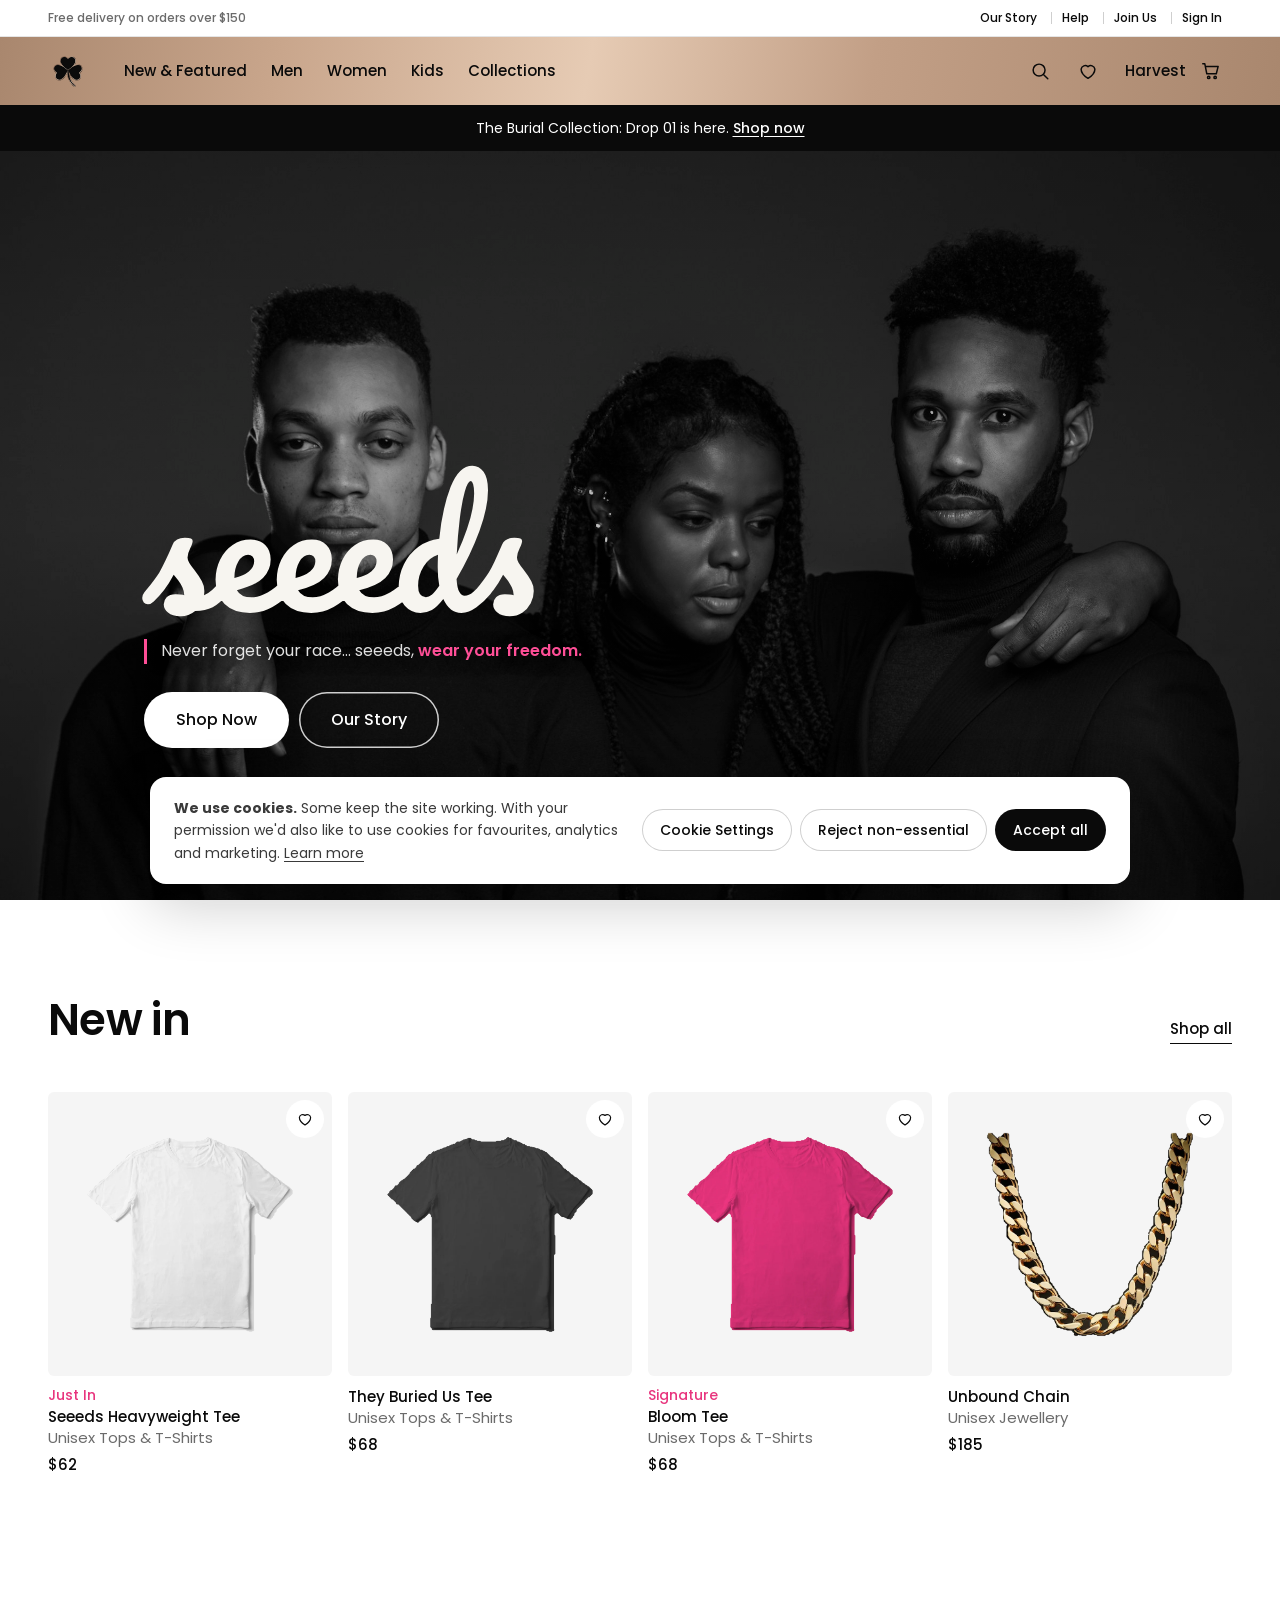
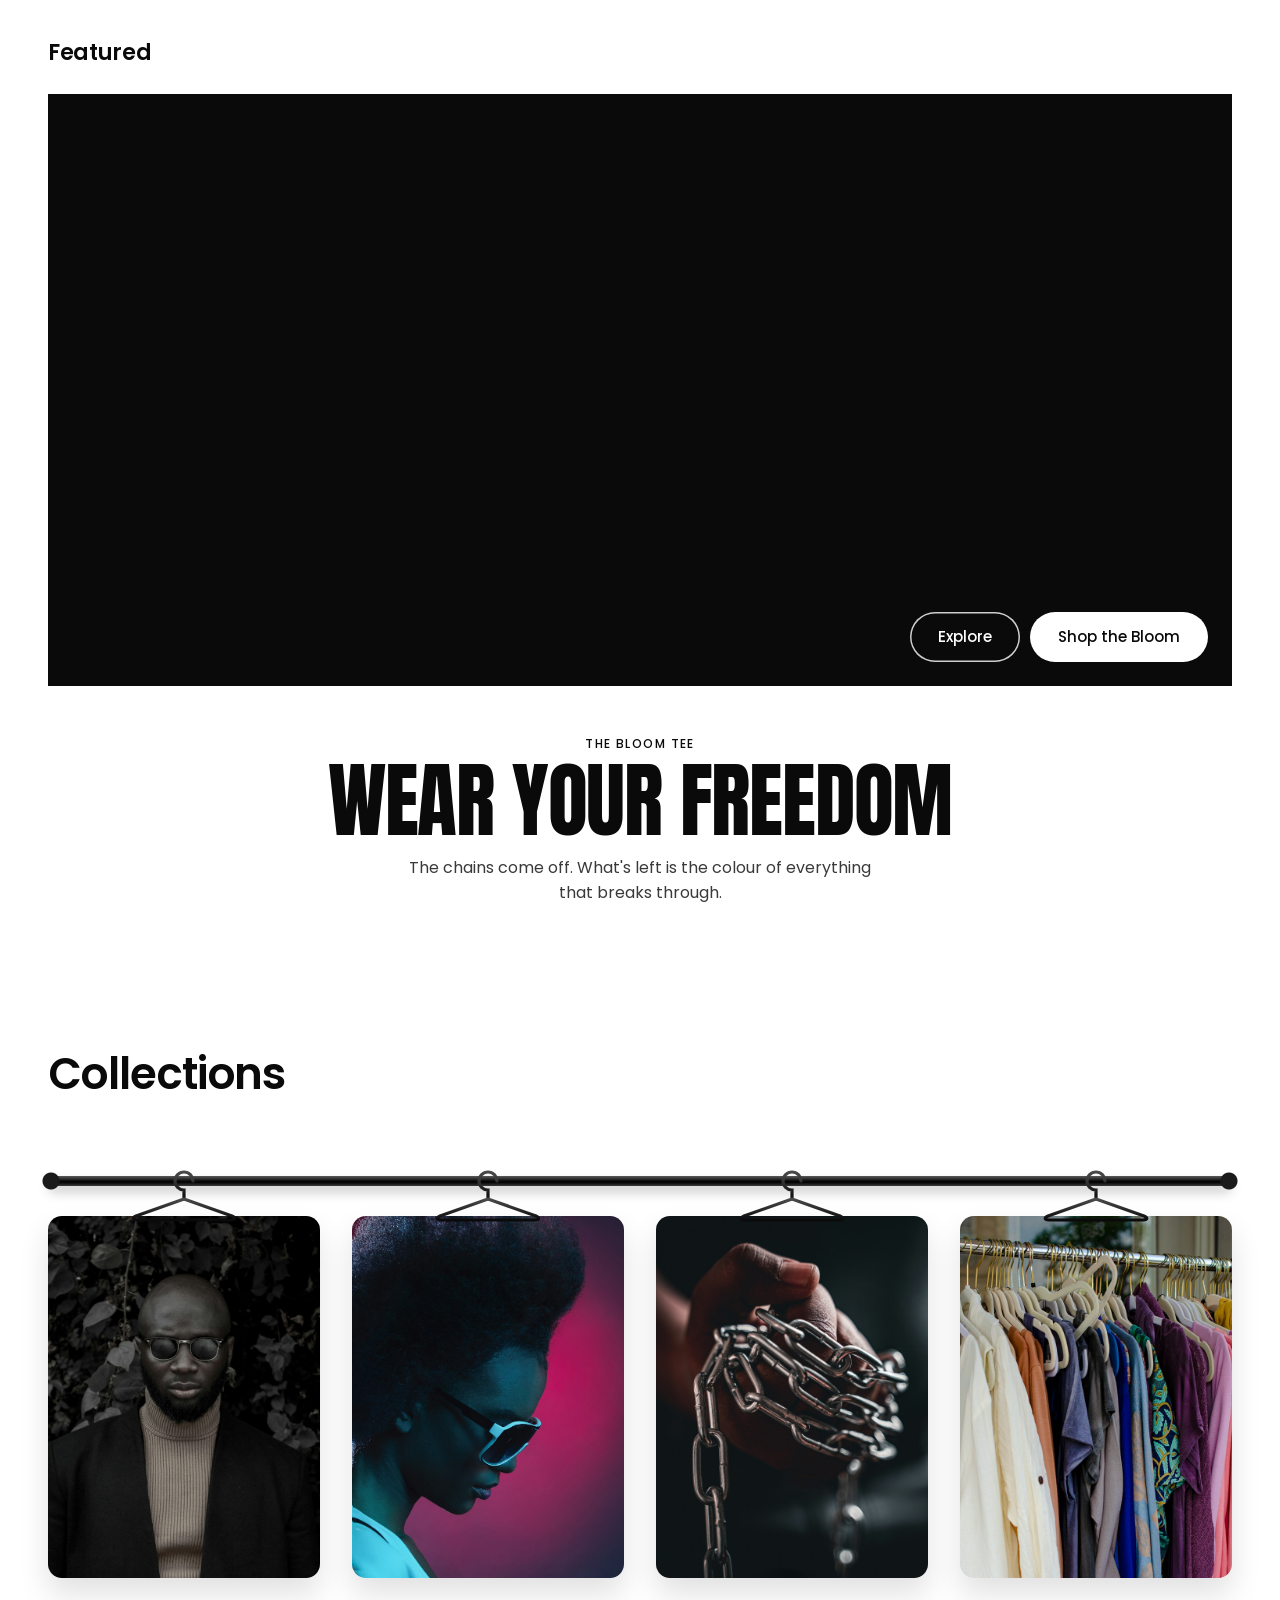
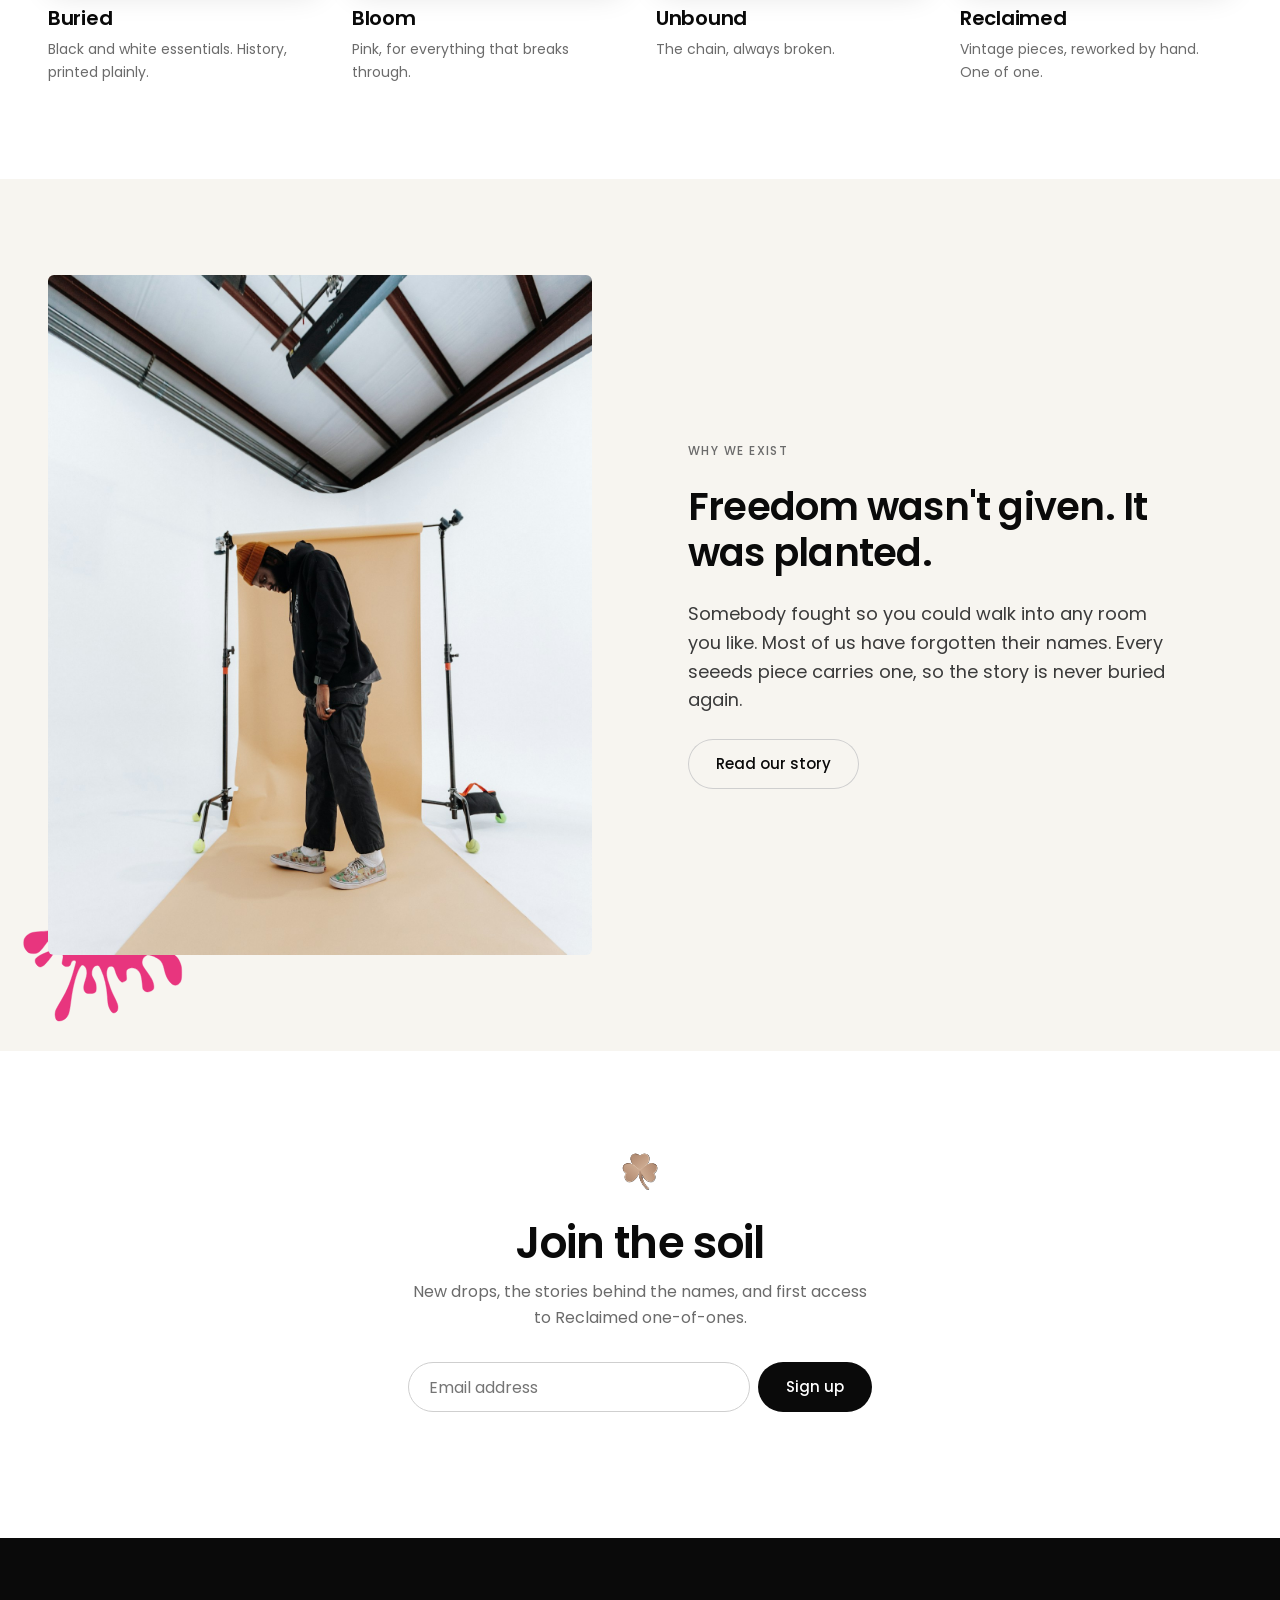
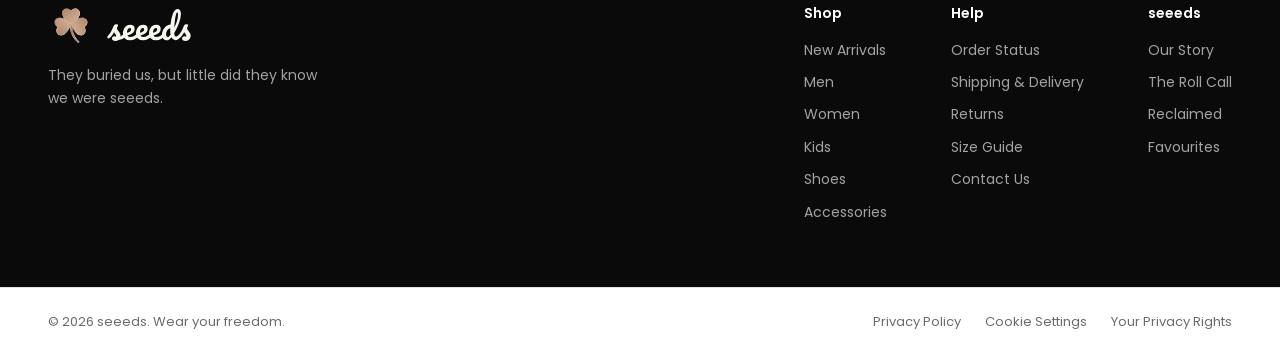
==== index.html @ d2667126 "Initial commit: seeeds storefront prototype Static site: home with Nike-style hero and campaign vide" ====
<!DOCTYPE html>
<html lang="en">
<head>
<meta charset="utf-8">
<meta name="viewport" content="width=device-width, initial-scale=1, viewport-fit=cover">
<title>seeeds — wear your freedom</title>
<meta name="description" content="seeeds is a clothing brand built to remember the freedom fighters. They buried us, but little did they know we were seeeds.">
<meta name="theme-color" content="#C9A68C">
<link rel="icon" href="assets/mark-gold.svg" type="image/svg+xml">
<link rel="preconnect" href="https://fonts.googleapis.com"><link rel="preconnect" href="https://fonts.gstatic.com" crossorigin>
<link href="https://fonts.googleapis.com/css2?family=Poppins:wght@400;500;600&family=Anton&family=Pacifico&display=swap" rel="stylesheet">
<link rel="stylesheet" href="css/seeeds.css">
</head>
<body data-page="home">
<div id="site-header"></div>
<main>

  <section class="hero">
    <img class="hero-img" src="assets/photos/hero-trio.jpg" alt="Three people dressed in black, standing close together">
    <div class="wrap">
      <h1 class="sr">They buried us, but little did they know we were seeeds</h1>
      <div class="hero-shift">
      <img class="hero-word" src="assets/wordmark-ivory.svg" alt="seeeds">
      <p class="hero-text">Never forget your race&hellip; seeeds, <span class="pink">wear your freedom.</span></p>
      <div class="actions"><a class="btn white" href="shop.html?new=1">Shop Now</a><a class="btn outline-w" href="story.html">Our Story</a></div>
      </div>
    </div>
  </section>

  <section class="section">
    <div class="wrap">
      <div class="head-row"><h2 class="h2">New in</h2><a class="link" href="shop.html?new=1">Shop all</a></div>
      <div class="grid" id="featured"></div>
    </div>
  </section>

  <section class="ad">
    <div class="wrap">
      <h2 class="eyebrow-h">Featured</h2>
    </div>
    <div class="ad-media">
      <video id="ad-video" src="assets/video/hero-video.mp4" autoplay muted loop playsinline preload="metadata" aria-label="seeeds campaign film: a pink tee breaks free of its chains"></video>
      <div class="ad-cta"><a class="btn outline-w" href="shop.html?c=bloom">Explore</a><a class="btn white" href="product.html?id=bloom-tee">Shop the Bloom</a></div>
    </div>
    <div class="wrap ad-copy">
      <div class="label">The Bloom Tee</div>
      <h2 class="ad-title">Wear your freedom</h2>
      <p>The chains come off. What's left is the colour of everything that breaks through.</p>
    </div>
  </section>

  <section class="section rail-section">
    <div class="wrap">
      <div class="head-row"><h2 class="h2">Collections</h2></div>
      <div class="rail"><div class="collections" id="collections"></div></div>
    </div>
  </section>

  <section class="section tint">
    <div class="wrap split">
      <div class="media">
        <div class="splash"><img src="assets/splash/splash-02.svg" alt=""></div>
        <img class="photo" src="assets/photos/look-studio.jpg" alt="Man in black standing in a photo studio" loading="lazy">
      </div>
      <div class="copy">
        <div class="label">Why we exist</div>
        <blockquote class="motto">Freedom wasn't given. It was planted.</blockquote>
        <p class="lead">Somebody fought so you could walk into any room you like. Most of us have forgotten their names. Every seeeds piece carries one, so the story is never buried again.</p>
        <a class="btn light" href="story.html">Read our story</a>
      </div>
    </div>
  </section>

  <section class="section">
    <div class="wrap signup">
      <img class="mark" src="assets/mark-gold.svg" alt="">
      <h2 class="h2">Join the soil</h2>
      <p>New drops, the stories behind the names, and first access to Reclaimed one-of-ones.</p>
      <form id="signup" novalidate>
        <label class="sr" for="email">Email address</label>
        <input id="email" name="email" type="email" placeholder="Email address" autocomplete="email">
        <button class="btn" type="submit">Sign up</button>
      </form>
      <div class="note" id="signup-note" aria-live="polite"></div>
    </div>
  </section>
</main>
<div id="site-footer"></div>
<script src="js/data.js"></script>
<script src="js/app.js"></script>
</body>
</html>
---- css/seeeds.css ----
/* seeeds — site design system (v11)
   Light, simple, photographic. Gold navbar, black chain, pink splash. No green, ever. */

:root {
  --ink: #0A0A0A;
  --paper: #FFFFFF;
  --bone: #F7F5F0;
  --panel: #F5F5F5;     /* very light grey product panel */
  --line: #E5E5E5;
  --muted: #6B6B6B;
  --pink: #E8357E;
  --rose: #B8957C;
  --gold: linear-gradient(100deg, #A9876E 0%, #C9A68C 22%, #E6CBB4 46%, #C29F86 68%, #A9876E 100%);

  --font: "Poppins", "Helvetica Neue", Arial, sans-serif;
  --display: "Poppins", "Helvetica Neue", Arial, sans-serif;
  --s1: 8px; --s2: 16px; --s3: 24px; --s4: 32px; --s5: 48px; --s6: 64px; --s7: 96px; --s8: 128px;
  --gutter: clamp(16px, 4vw, 48px);
  --max: 1320px;
  --radius: 6px;
}

*, *::before, *::after { box-sizing: border-box; }
html { background: var(--paper); -webkit-text-size-adjust: 100%; }
body { margin: 0; background: var(--paper); color: var(--ink); font: 400 16px/1.6 var(--font); -webkit-font-smoothing: antialiased; }
img { display: block; max-width: 100%; height: auto; }
a { color: inherit; text-decoration: none; }
button, input { font: inherit; color: inherit; }
button { background: none; border: 0; padding: 0; cursor: pointer; }
:focus-visible { outline: 2px solid var(--pink); outline-offset: 3px; }
::selection { background: var(--pink); color: #fff; }
.sr { position: absolute; width: 1px; height: 1px; overflow: hidden; clip: rect(0 0 0 0); white-space: nowrap; }
.ico { width: 22px; height: 22px; display: block; fill: none; stroke: currentColor; stroke-width: 1.6; stroke-linecap: round; stroke-linejoin: round; }

.wrap { max-width: var(--max); margin: 0 auto; padding: 0 var(--gutter); }
.section { padding: var(--s7) 0; }
.section.tint { background: var(--bone); }
@media (max-width: 760px) { .section { padding: var(--s6) 0; } }

/* ---------- type ---------- */
h1, h2, h3, h4 { font-family: var(--display); font-weight: 600; letter-spacing: -0.015em; margin: 0; }
.h1 { font-size: clamp(38px, 5.4vw, 72px); line-height: 1.06; }
.h2 { font-size: clamp(28px, 3.4vw, 44px); line-height: 1.1; }
.label { font-size: 12px; font-weight: 500; letter-spacing: .12em; text-transform: uppercase; color: var(--muted); }
.lead { font-size: clamp(17px, 1.4vw, 19px); line-height: 1.6; color: #3A3A3A; max-width: 44ch; margin: 0; }
.muted { color: var(--muted); }

/* ---------- buttons ---------- */
.btn { display: inline-flex; align-items: center; justify-content: center; gap: 8px; min-height: 50px; padding: 0 28px; border-radius: 999px;
  font-size: 15px; font-weight: 500; background: var(--ink); color: #fff; transition: background .2s, color .2s, box-shadow .2s; }
.btn:hover { background: var(--pink); }
.btn.light { background: transparent; color: var(--ink); box-shadow: inset 0 0 0 1px #CFCFCF; }
.btn.light:hover { box-shadow: inset 0 0 0 1px var(--ink); background: transparent; }
.btn.block { width: 100%; }
.btn[disabled] { background: var(--line); color: var(--muted); pointer-events: none; }
.link { font-size: 15px; font-weight: 500; border-bottom: 1px solid currentColor; padding-bottom: 2px; }
.link:hover { color: var(--pink); }

/* ---------- utility bar (Nike-style) ---------- */
.utility { background: #fff; color: var(--ink); font-size: 12px; font-weight: 500; border-bottom: 1px solid var(--line); }
.utility .wrap { display: flex; justify-content: space-between; align-items: center; height: 36px; }
.utility .msg { color: var(--muted); }
.utility nav { display: flex; align-items: center; gap: 4px; }
.utility nav > * { padding: 0 10px; border-left: 1px solid #CFCFCF; line-height: 1; }
.utility nav > *:first-child { border-left: 0; }
.utility a:hover, .utility button:hover { color: var(--muted); }
@media (max-width: 760px) { .utility .msg { display: none; } .utility .wrap { justify-content: flex-end; } }

/* ---------- custom dropdown (used for Help + sort) ---------- */
.dd { position: relative; display: inline-block; }
.dd-btn { display: inline-flex; align-items: center; gap: 6px; font-weight: 500; }
.dd-btn .chev { width: 12px; height: 12px; transition: transform .2s; }
.dd.open .dd-btn .chev { transform: rotate(180deg); }
.dd-menu { position: absolute; top: calc(100% + 10px); right: 0; z-index: 90; min-width: 220px; background: #fff; border-radius: 12px;
  box-shadow: 0 16px 40px rgba(10,10,10,.14), 0 0 0 1px rgba(10,10,10,.05); padding: 8px; list-style: none; margin: 0;
  opacity: 0; visibility: hidden; transform: translateY(-4px); transition: opacity .15s, transform .15s, visibility .15s; }
.dd.open .dd-menu { opacity: 1; visibility: visible; transform: none; }
.dd-menu li > a, .dd-menu li > button { display: flex; justify-content: space-between; align-items: center; width: 100%; text-align: left; padding: 10px 12px; border-radius: 8px; font-size: 14px; font-weight: 400; color: var(--ink); }
.dd-menu li > a:hover, .dd-menu li > button:hover, .dd-menu li > [aria-selected="true"] { background: var(--panel); }
.dd-menu li > [aria-selected="true"]::after { content: ""; width: 8px; height: 8px; border-radius: 50%; background: var(--pink); }
.dd-menu .head { padding: 8px 12px 4px; font-size: 12px; font-weight: 600; color: var(--muted); }

/* ---------- gold header ---------- */
.site-head { position: sticky; top: 0; z-index: 60; background: var(--gold); color: var(--ink); box-shadow: 0 1px 0 rgba(10,10,10,.08); }
.site-head > .wrap { display: grid; grid-template-columns: 1fr auto; align-items: center; height: 68px; }
.head-l { display: flex; align-items: center; gap: var(--s3); }
.head-mark { width: 40px; height: 40px; flex: none; }
.head-mark img { width: 100%; height: 100%; }
.main-nav { display: flex; height: 68px; }
.nav-item > a { display: flex; align-items: center; height: 68px; padding: 0 12px; font-size: 15px; font-weight: 500; position: relative; }
.nav-item > a::after { content: ""; position: absolute; left: 12px; right: 12px; bottom: 16px; height: 2px; background: var(--ink); transform: scaleX(0); transition: transform .2s; }
.nav-item:hover > a::after, .nav-item:focus-within > a::after, .nav-item > a[aria-current="page"]::after { transform: scaleX(1); }
.head-word img { height: 32px; width: auto; }
.head-r { display: flex; justify-content: flex-end; align-items: center; gap: 6px; }
.icon-btn { position: relative; width: 42px; height: 42px; border-radius: 50%; display: grid; place-items: center; transition: background .2s; }
.icon-btn:hover { background: rgba(255,255,255,.35); }
.icon-btn .n { position: absolute; top: 3px; right: 1px; min-width: 18px; height: 18px; padding: 0 5px; border-radius: 9px; background: var(--ink); color: #fff; font-size: 11px; font-weight: 600; display: grid; place-items: center; }
.icon-btn .n:empty, .icon-btn .n[data-n="0"] { display: none; }
.bag { display: inline-flex; align-items: center; gap: 4px; padding-left: 10px; border-radius: 999px; font-size: 15px; font-weight: 500; }
.bag:hover { background: rgba(255,255,255,.35); }
.menu-btn { display: none; }

/* mega menu */
.mega { position: absolute; left: 0; right: 0; top: 100%; background: #fff; border-top: 1px solid var(--line); box-shadow: 0 30px 40px -20px rgba(10,10,10,.18);
  opacity: 0; visibility: hidden; transition: opacity .18s, visibility .18s; }
.nav-item:hover .mega, .nav-item:focus-within .mega, .nav-item.open .mega { opacity: 1; visibility: visible; }
.mega .wrap { display: flex; gap: var(--s6); padding-top: var(--s5); padding-bottom: var(--s6); }
.mega .col h4 { font-family: var(--font); font-size: 15px; font-weight: 600; letter-spacing: 0; margin-bottom: var(--s2); }
.mega .col ul { list-style: none; margin: 0; padding: 0; display: grid; gap: 10px; }
.mega .col a { font-size: 14px; color: var(--muted); }
.mega .col a:hover { color: var(--ink); }
.mega .feature { margin-left: auto; width: 280px; }
.mega .feature img { width: 100%; aspect-ratio: 4 / 3; object-fit: cover; border-radius: var(--radius); }
.mega .feature span { display: block; margin-top: 10px; font-weight: 600; }
.scrim { position: fixed; inset: 0; background: rgba(10,10,10,.25); z-index: 50; opacity: 0; visibility: hidden; transition: opacity .18s; pointer-events: none; }
body.mega-open .scrim { opacity: 1; visibility: visible; }

.promo { background: var(--ink); color: #fff; text-align: center; font-size: 14px; padding: 12px var(--gutter); }
.promo a { font-weight: 500; text-decoration: underline; text-underline-offset: 3px; }

@media (max-width: 1100px) {
  .main-nav { display: none; }
  .menu-btn { display: grid; }
  .head-r .hide-m { display: none; }
  .bag .label-t { display: none; }
}
@media (max-width: 600px) {
  .site-head > .wrap { height: 60px; }
  .head-mark { width: 34px; height: 34px; }
  .head-word img { height: 26px; }
  .head-r { gap: 0; }
}

/* mobile drawer (fades, never slides) */
.drawer { position: fixed; inset: 0; z-index: 95; background: #fff; overflow-y: auto; padding: 16px var(--gutter) 40px; opacity: 0; visibility: hidden; transition: opacity .2s; }
.drawer.open { opacity: 1; visibility: visible; }
.drawer .top { display: flex; justify-content: space-between; align-items: center; height: 48px; margin-bottom: var(--s3); }
.drawer details { border-bottom: 1px solid var(--line); }
.drawer summary { list-style: none; display: flex; justify-content: space-between; align-items: center; padding: 18px 0; font-family: var(--display); font-weight: 600; font-size: 24px; cursor: pointer; }
.drawer summary::-webkit-details-marker { display: none; }
.drawer summary::after { content: "+"; font-family: var(--font); font-weight: 400; }
.drawer details[open] summary::after { content: "–"; }
.drawer .grp { padding: 0 0 var(--s3); }
.drawer .grp h5 { margin: 12px 0 8px; font-size: 13px; color: var(--muted); font-weight: 600; }
.drawer .grp a { display: block; padding: 6px 0; font-size: 16px; }
.drawer .plain { display: block; padding: 18px 0; font-family: var(--display); font-weight: 600; font-size: 24px; border-bottom: 1px solid var(--line); }
.drawer .acct { display: flex; gap: 10px; margin-top: var(--s4); }

/* ---------- search overlay ---------- */
.search { position: fixed; inset: 0; z-index: 96; background: #fff; opacity: 0; visibility: hidden; transition: opacity .2s; overflow-y: auto; }
.search.open { opacity: 1; visibility: visible; }
.search .bar { display: flex; align-items: center; gap: var(--s2); height: 88px; border-bottom: 1px solid var(--line); }
.search .bar img { width: 40px; height: 40px; }
.search .field { flex: 1; display: flex; align-items: center; gap: 10px; background: var(--panel); border-radius: 999px; padding: 0 18px; height: 48px; }
.search input { flex: 1; border: 0; background: transparent; font-size: 16px; outline: none; }
.search .popular { padding: var(--s4) 0; }
.search .popular h5 { margin: 0 0 12px; font-size: 14px; color: var(--muted); font-weight: 500; }
.search .terms { display: flex; flex-wrap: wrap; gap: 8px; }
.search .terms button { padding: 8px 16px; border-radius: 999px; background: var(--panel); font-size: 14px; font-weight: 500; }
.search .terms button:hover { background: var(--line); }
.search .results { display: grid; grid-template-columns: repeat(auto-fill, minmax(180px, 1fr)); gap: var(--s3); padding-bottom: var(--s6); }

/* ---------- modal (sign in / join) ---------- */
.modal { position: fixed; inset: 0; z-index: 97; background: rgba(10,10,10,.4); display: grid; place-items: center; padding: var(--s2); opacity: 0; visibility: hidden; transition: opacity .2s; }
.modal.open { opacity: 1; visibility: visible; }
.modal .box { background: #fff; border-radius: 16px; width: min(440px, 100%); padding: var(--s5) var(--s4) var(--s4); position: relative; }
.modal .box img.m { width: 44px; height: 44px; margin-bottom: var(--s2); }
.modal .box h2 { font-size: 26px; margin-bottom: 8px; }
.modal .box p { color: var(--muted); margin: 0 0 var(--s3); font-size: 15px; }
.modal .x { position: absolute; top: 14px; right: 14px; }
.field-in { width: 100%; height: 52px; border: 1px solid #CFCFCF; border-radius: 8px; padding: 0 16px; font-size: 15px; margin-bottom: 12px; background: #fff; }
.field-in:focus { outline: none; border-color: var(--ink); }
.modal .switch { text-align: center; margin-top: var(--s2); font-size: 14px; color: var(--muted); }
.modal .switch button { text-decoration: underline; color: var(--ink); }
.modal .note { font-size: 13px; margin-top: 10px; min-height: 1.2em; color: var(--pink); }

/* ---------- hero: Nike-style full-bleed photo ---------- */
.hero { position: relative; overflow: hidden; background: var(--ink); color: #fff; height: calc(100svh - var(--head-h, 150px)); min-height: 520px; max-height: 880px; }
.hero-img { position: absolute; inset: 0; width: 100%; height: 100%; object-fit: cover; object-position: 50% 30%; }
.hero::after { content: ""; position: absolute; inset: 0; pointer-events: none;
  background: linear-gradient(0deg, rgba(0,0,0,.45), rgba(0,0,0,.25) 50%, rgba(0,0,0,.4)); }
.hero > .wrap { position: relative; z-index: 2; height: 100%; display: grid; grid-template-columns: 1fr 1fr; align-items: center; gap: var(--s5); padding-top: 24px; padding-bottom: 24px; }
.hero-left { justify-self: center; text-shadow: 0 2px 24px rgba(0,0,0,.35); }
.hero-title { font-family: "Anton", "Impact", "Arial Narrow", sans-serif; font-weight: 400; text-transform: uppercase; font-size: clamp(48px, 6vw, 92px); line-height: .95; letter-spacing: .01em; margin: 0; }
.hero-title .pink, .hero-text .pink { color: #FF4F97; }
.hero-sub { margin: 14px 0 0; font-family: "Pacifico", cursive; font-weight: 400; font-size: clamp(20px, 1.9vw, 30px); line-height: 1.35; color: rgba(255,255,255,.95); }
.hero-shift { grid-column: 1; justify-self: start; display: flex; flex-direction: column; margin-left: 96px; margin-top: clamp(90px, 17vh, 180px); text-shadow: 0 2px 18px rgba(0,0,0,.55); }
@media (max-width: 760px) {
  .hero > .wrap { grid-template-columns: 1fr; align-content: center; gap: var(--s3); }
  .hero-left, .hero-shift { justify-self: start; }
  .hero-shift { margin-top: 0; margin-left: 0; }
}
.hero-word { display: block; align-self: flex-start; height: clamp(104px, 12.5vw, 190px); width: auto; max-width: 100%; margin: 4px 0 0 -8px; }
.hero-text { margin: 18px 0 0; padding-left: 14px; border-left: 3px solid #FF4F97; font-size: clamp(16px, 1.2vw, 18px); line-height: 1.55; max-width: 46ch; align-self: flex-start; color: rgba(255,255,255,.88); }
.hero-text .pink { font-weight: 600; white-space: nowrap; }
.hero .actions { display: flex; gap: 10px; flex-wrap: wrap; margin-top: 28px; }
.btn.white { background: #fff; color: var(--ink); }
.btn.white:hover { background: var(--pink); color: #fff; }
.btn.outline-w { background: transparent; color: #fff; box-shadow: inset 0 0 0 1.5px rgba(255,255,255,.8); }
.btn.outline-w:hover { background: #fff; color: var(--ink); }
@media (max-width: 760px) {
  .hero { height: min(680px, calc(100svh - var(--head-h, 150px) + 40px)); min-height: 560px; max-height: none; }
  .hero-img { object-position: 50% 20%; }
  .hero::after { background: rgba(0,0,0,.45); }
}

/* ---------- ad / campaign video (Nike-style feature block) ---------- */
.ad { padding: var(--s6) 0 var(--s7); }
.ad .eyebrow-h { font-family: var(--display); font-weight: 600; font-size: 22px; margin: 0 0 var(--s3); }
.ad-media { position: relative; background: var(--ink); overflow: hidden; aspect-ratio: 16 / 8; width: calc(100% - 2 * var(--gutter)); max-width: calc(var(--max) - 2 * var(--gutter)); margin: 0 auto; border-radius: 0; }
.ad-media video { width: 100%; height: 100%; object-fit: cover; display: block; }
.ad-ctrl { position: absolute; right: 18px; bottom: 18px; width: 44px; height: 44px; border-radius: 50%; background: rgba(255,255,255,.92); color: var(--ink); display: grid; place-items: center; }
.ad-ctrl:hover { background: #fff; }
.ad-ctrl svg { width: 18px; height: 18px; fill: currentColor; }
.ad-copy { text-align: center; padding-top: var(--s5); }
.ad-copy .label { color: var(--ink); }
.ad-title { font-family: "Anton", "Impact", "Arial Narrow", sans-serif; font-weight: 400; text-transform: uppercase; font-size: clamp(44px, 6.4vw, 96px); line-height: .92; margin: 10px 0 0; }
.ad-copy p { margin: 16px auto 0; max-width: 48ch; color: #3A3A3A; }
.ad-copy .actions { justify-content: center; display: flex; gap: 10px; margin-top: 24px; flex-wrap: wrap; }
@media (max-width: 760px) { .ad-media { aspect-ratio: 4 / 5; } .ad-cta { left: 16px; right: 16px; bottom: 16px; } .ad-cta .btn { flex: 1; padding: 0 12px; white-space: nowrap; } .ad-media video { object-position: 25% 50%; } }

/* ---------- section heading row ---------- */
.head-row { display: flex; justify-content: space-between; align-items: flex-end; gap: var(--s3); margin-bottom: var(--s5); flex-wrap: wrap; }

/* ---------- product cards ---------- */
.grid { display: grid; grid-template-columns: repeat(4, 1fr); gap: var(--s5) var(--s2); }
.grid.three { grid-template-columns: repeat(3, 1fr); }
@media (max-width: 1000px) { .grid, .grid.three { grid-template-columns: repeat(3, 1fr); } }
@media (max-width: 760px) { .grid, .grid.three { grid-template-columns: repeat(2, 1fr); gap: var(--s4) 10px; } }
.card { position: relative; display: flex; flex-direction: column; gap: 10px; }
.card .media { position: relative; display: grid; place-items: center; aspect-ratio: 1; background: var(--panel); border-radius: var(--radius); overflow: hidden; }
.card .media img { width: 78%; height: 78%; object-fit: contain; transition: transform .5s ease; }
.card:hover .media img { transform: scale(1.04); }
.card .badge { position: absolute; top: 12px; left: 12px; }
.fav { position: absolute; top: 8px; right: 8px; z-index: 2; width: 38px; height: 38px; border-radius: 50%; background: #fff; display: grid; place-items: center; }
.fav .ico { width: 18px; height: 18px; }
.fav[aria-pressed="true"] .ico { fill: var(--pink); stroke: var(--pink); }
.badge { display: inline-block; font-size: 12px; font-weight: 500; padding: 5px 10px; border-radius: 999px; background: #fff; color: var(--ink); }
.badge.pink { background: var(--pink); color: #fff; }
.badge.dark { background: var(--ink); color: #fff; }
.card .meta { font-size: 15px; line-height: 1.4; }
.card .meta .tag { color: var(--pink); font-weight: 500; font-size: 14px; }
.card .meta h3 { font-family: var(--font); font-size: 15px; font-weight: 500; letter-spacing: 0; }
.card .meta .sub { color: var(--muted); }
.card .meta .price { margin-top: 6px; font-weight: 500; }
.card.sold .media img { opacity: .4; }

/* ---------- collections on a rail ---------- */
.rail-section { padding-top: var(--s5); }
.rail { position: relative; padding-top: 70px; }
.rail::before { content: ""; position: absolute; left: 0; right: 0; top: 30px; height: 10px; border-radius: 5px; z-index: 0;
  background: linear-gradient(#5A5A5A, #121212 45%, #000 60%, #3A3A3A); box-shadow: 0 6px 12px rgba(10,10,10,.22); }
.rail::after { content: ""; position: absolute; left: -6px; right: -6px; top: 26px; height: 18px; background:
  radial-gradient(circle at 9px 9px, #1A1A1A 8px, transparent 9px) left / 18px 18px no-repeat,
  radial-gradient(circle at 9px 9px, #1A1A1A 8px, transparent 9px) right / 18px 18px no-repeat; }
.collections { position: relative; z-index: 1; display: grid; grid-template-columns: repeat(4, 1fr); gap: var(--s4); }
@media (max-width: 1000px) { .collections { grid-template-columns: repeat(2, 1fr); row-gap: var(--s7); } .rail::before, .rail::after { display: none; } }
.ctile { display: block; position: relative; transform-origin: 50% -60px; transition: transform .5s ease; }
.ctile:hover { transform: rotate(-1.5deg); }
.ctile .hanger { position: absolute; left: 50%; top: -64px; width: 120px; height: 70px; transform: translateX(-50%); z-index: 2; }
.ctile .frame { position: relative; isolation: isolate; }
.ctile .frame .splash { position: absolute; inset: -18%; z-index: -1; opacity: 0; transform: scale(.7) rotate(-8deg); transition: opacity .35s ease, transform .5s ease; pointer-events: none; }
.ctile .frame .splash img { width: 100%; height: 100%; object-fit: contain; }
.ctile .media { position: relative; aspect-ratio: 3 / 4; overflow: hidden; border-radius: 14px; background: var(--panel); box-shadow: 0 16px 30px rgba(10,10,10,.12); transition: transform .4s ease; }
.ctile .media img { position: absolute; inset: 0; width: 100%; height: 100%; object-fit: cover; }
.ctile:hover .frame .splash, .ctile:focus-visible .frame .splash { opacity: 1; transform: none; }
.ctile:hover .media { transform: scale(.94); }
.ctile h3 { margin-top: var(--s3); font-size: 20px; }
.ctile p { margin: 4px 0 0; font-size: 14px; color: var(--muted); }
@media (max-width: 1000px) { .ctile .hanger { top: -58px; width: 100px; } }

/* ---------- story split ---------- */
.split { display: grid; grid-template-columns: 1fr 1fr; gap: var(--s7); align-items: center; }
.split .media { position: relative; }
.split .media img.photo { position: relative; z-index: 1; width: 100%; aspect-ratio: 4 / 5; object-fit: cover; border-radius: var(--radius); }
.split .media .splash { position: absolute; width: 46%; bottom: -10%; left: -12%; }
.split .copy > * + * { margin-top: var(--s3); }
.split.flip .media { order: -1; }
@media (max-width: 860px) { .split { grid-template-columns: 1fr; gap: var(--s5); } .split.flip .media { order: 0; } }
blockquote.motto { margin: 0; font-family: var(--display); font-weight: 600; font-size: clamp(26px, 3vw, 40px); line-height: 1.2; letter-spacing: -0.02em; }

/* ---------- newsletter ---------- */
.signup { text-align: center; max-width: 560px; margin: 0 auto; }
.signup .mark { width: 48px; height: 48px; margin: 0 auto var(--s3); }
.signup p { color: var(--muted); margin: 12px 0 var(--s4); }
.signup form { display: flex; gap: 8px; }
.signup input { flex: 1; min-width: 0; height: 50px; border: 1px solid #CFCFCF; border-radius: 999px; padding: 0 20px; background: #fff; }
.signup input:focus { outline: none; border-color: var(--ink); }
.signup .note { font-size: 13px; margin-top: 12px; min-height: 1.4em; }
@media (max-width: 520px) { .signup form { flex-direction: column; } }

/* ---------- footer: black top, white bottom ---------- */
.foot-top { background: var(--ink); color: #fff; padding: var(--s6) 0; }
.foot-top .wrap { display: flex; justify-content: space-between; gap: var(--s5); flex-wrap: wrap; }
.foot-brand .lock { display: flex; align-items: center; gap: 12px; }
.foot-brand .lock .m { width: 46px; height: 46px; }
.foot-brand .lock .w { height: 34px; width: auto; }
.foot-brand p { margin: var(--s2) 0 0; color: #A3A3A3; font-size: 14px; max-width: 30ch; }
.foot-links { display: flex; gap: var(--s6); flex-wrap: wrap; }
.foot-links h5 { margin: 0 0 14px; font-size: 14px; font-weight: 600; }
.foot-links ul { list-style: none; margin: 0; padding: 0; display: grid; gap: 10px; font-size: 14px; color: #A3A3A3; }
.foot-links a:hover { color: #fff; }
.foot-bottom { background: #fff; border-top: 1px solid var(--line); }
.foot-bottom .wrap { display: flex; justify-content: space-between; align-items: center; gap: var(--s2); flex-wrap: wrap; padding-top: var(--s3); padding-bottom: var(--s3); font-size: 13px; color: var(--muted); }
.foot-bottom nav { display: flex; gap: var(--s3); }
.foot-bottom a:hover { color: var(--ink); }

/* ---------- shop (PLP) ---------- */
.plp-head { display: flex; justify-content: space-between; align-items: flex-end; gap: var(--s2); padding: var(--s4) 0 var(--s3); flex-wrap: wrap; }
.plp-head h1 { font-size: clamp(24px, 2.4vw, 32px); }
.plp-head .tools { display: flex; align-items: center; gap: var(--s3); font-size: 15px; font-weight: 500; }
.plp-head .tools > button { display: inline-flex; align-items: center; gap: 8px; }
.crumbs { font-size: 13px; color: var(--muted); padding-top: var(--s3); }
.crumbs a:hover { color: var(--ink); }
.plp { display: grid; grid-template-columns: 240px 1fr; gap: var(--s5); padding-bottom: var(--s7); }
.plp.no-side { grid-template-columns: 1fr; }
.plp.no-side .side { display: none; }
.side { position: sticky; top: 100px; align-self: start; max-height: calc(100vh - 120px); overflow-y: auto; padding-right: 8px; }
.side .cats { list-style: none; margin: 0 0 var(--s3); padding: 0; display: grid; gap: 10px; font-size: 15px; font-weight: 500; }
.side .cats a[aria-current="true"] { color: var(--pink); }
.side details { border-top: 1px solid var(--line); padding: 16px 0; }
.side summary { list-style: none; display: flex; justify-content: space-between; cursor: pointer; font-size: 15px; font-weight: 500; }
.side summary::-webkit-details-marker { display: none; }
.side summary::after { content: ""; width: 10px; height: 10px; border-right: 1.5px solid; border-bottom: 1.5px solid; transform: rotate(45deg) translate(-3px, -3px); transition: transform .2s; }
.side details[open] summary::after { transform: rotate(-135deg) translate(-3px, -3px); }
.side .opts { display: grid; gap: 10px; margin-top: 14px; }
.check { display: flex; align-items: center; gap: 10px; font-size: 15px; cursor: pointer; }
.check input { appearance: none; -webkit-appearance: none; width: 20px; height: 20px; border: 1.5px solid #BDBDBD; border-radius: 5px; margin: 0; display: grid; place-items: center; cursor: pointer; }
.check input:checked { background: var(--ink); border-color: var(--ink); }
.check input:checked::after { content: ""; width: 5px; height: 10px; border: solid #fff; border-width: 0 2px 2px 0; transform: rotate(45deg) translate(-1px, -1px); }
.empty-plp { padding: var(--s6) 0; color: var(--muted); }
@media (max-width: 900px) {
  .plp { grid-template-columns: 1fr; }
  .side { position: fixed; inset: 0; z-index: 94; background: #fff; max-height: none; padding: var(--s3) var(--gutter); opacity: 0; visibility: hidden; transition: opacity .2s; }
  .plp.show-side .side { opacity: 1; visibility: visible; }
  .side .close-side { display: flex !important; }
}
.side .close-side { display: none; justify-content: space-between; align-items: center; margin-bottom: var(--s3); font-weight: 600; font-size: 18px; }

/* ---------- product page ---------- */
.pdp { display: grid; grid-template-columns: minmax(0, 520px) minmax(0, 440px); justify-content: center; gap: var(--s7); padding: var(--s5) 0 var(--s7); align-items: start; }
.gallery { position: relative; }
.gallery .splash { position: absolute; width: 40%; top: -8%; left: -12%; z-index: 0; pointer-events: none; }
.gallery .main { position: relative; z-index: 1; display: grid; place-items: center; aspect-ratio: 1; background: var(--panel); border-radius: 14px; overflow: hidden; }
.gallery .main img { width: 76%; height: 76%; object-fit: contain; transition: opacity .2s; }
.thumbs { position: relative; z-index: 1; display: flex; gap: 10px; margin-top: 14px; flex-wrap: wrap; }
.thumbs button { width: 72px; height: 72px; border-radius: 22px; background: var(--panel); display: grid; place-items: center; overflow: hidden; box-shadow: inset 0 0 0 1px transparent; transition: box-shadow .15s; }
.thumbs button img { width: 76%; height: 76%; object-fit: contain; }
.thumbs button:hover, .thumbs button[aria-pressed="true"] { box-shadow: inset 0 0 0 1.5px var(--ink); }
.buy > * + * { margin-top: var(--s3); }
.buy .crumb { font-size: 13px; color: var(--muted); }
.buy .crumb a:hover { color: var(--ink); }
.buy h1 { font-size: clamp(26px, 2.6vw, 34px); line-height: 1.15; margin-top: 6px; }
.buy .sub { color: var(--muted); margin-top: 4px; }
.buy .price { font-size: 18px; font-weight: 500; }
.honour { background: var(--bone); border-left: 3px solid var(--pink); padding: var(--s3); border-radius: 0 var(--radius) var(--radius) 0; }
.honour h3 { font-size: 19px; margin-top: 6px; }
.honour .yr { font-size: 13px; color: var(--muted); }
.honour p { margin: 10px 0 0; font-size: 15px; color: #3A3A3A; }
.field-head { display: flex; justify-content: space-between; font-size: 15px; font-weight: 500; margin-bottom: 10px; }
.sizes { display: grid; grid-template-columns: repeat(auto-fill, minmax(78px, 1fr)); gap: 8px; }
.sizes button { height: 48px; border: 1px solid var(--line); border-radius: 8px; font-size: 15px; transition: border-color .2s; }
.sizes button:hover { border-color: var(--ink); }
.sizes button[aria-pressed="true"] { border-color: var(--ink); box-shadow: inset 0 0 0 1px var(--ink); }
.buy .actions { display: grid; gap: 10px; }
.hint { font-size: 14px; color: var(--muted); margin-top: 10px !important; min-height: 1.4em; }
.hint.err { color: var(--pink); }
details.acc { border-top: 1px solid var(--line); }
details.acc:last-child { border-bottom: 1px solid var(--line); }
details.acc summary { list-style: none; cursor: pointer; padding: 18px 0; display: flex; justify-content: space-between; font-size: 16px; font-weight: 500; }
details.acc summary::-webkit-details-marker { display: none; }
details.acc summary::after { content: "+"; font-size: 18px; line-height: 1; }
details.acc[open] summary::after { content: "–"; }
details.acc ul, details.acc p { margin: 0 0 18px; padding-left: 18px; color: #3A3A3A; font-size: 15px; }
details.acc p { padding-left: 0; }
@media (max-width: 960px) { .pdp { grid-template-columns: minmax(0, 520px); gap: var(--s5); padding-top: var(--s3); } .gallery .splash { width: 32%; left: -4%; } }

/* ---------- toast ---------- */
.toast { position: fixed; z-index: 70; right: 20px; top: 120px; width: min(360px, calc(100vw - 32px)); background: #fff; border-radius: 12px;
  box-shadow: 0 20px 50px rgba(10,10,10,.16); display: grid; grid-template-columns: 72px 1fr; gap: 14px; padding: 14px; opacity: 0; pointer-events: none; transition: opacity .25s; }
.toast.show { opacity: 1; pointer-events: auto; }
.toast .th { width: 72px; height: 72px; border-radius: 12px; background: var(--panel); display: grid; place-items: center; }
.toast .th img { width: 78%; height: 78%; object-fit: contain; }
.toast .t { font-size: 13px; color: var(--pink); font-weight: 600; }
.toast h4 { font-family: var(--font); font-size: 15px; font-weight: 500; letter-spacing: 0; margin: 2px 0 8px; }

/* ---------- harvest (cart) ---------- */
.page-head { padding: var(--s5) 0 var(--s4); }
.page-head .lead { margin-top: var(--s2); }
.harvest { display: grid; grid-template-columns: 1.5fr 1fr; gap: var(--s6); padding-bottom: var(--s7); align-items: start; }
.lines { border-top: 1px solid var(--line); }
.line-item { display: grid; grid-template-columns: 120px 1fr auto; gap: var(--s3); padding: var(--s3) 0; border-bottom: 1px solid var(--line); align-items: start; }
.line-item .th { width: 120px; aspect-ratio: 1; border-radius: 12px; background: var(--panel); display: grid; place-items: center; }
.line-item .th img { width: 78%; height: 78%; object-fit: contain; }
.line-item h3 { font-family: var(--font); font-size: 16px; font-weight: 500; letter-spacing: 0; }
.line-item .sub { font-size: 14px; color: var(--muted); margin-top: 4px; }
.qty { display: inline-flex; align-items: center; border: 1px solid var(--line); border-radius: 999px; margin-top: 14px; }
.qty button { width: 36px; height: 36px; font-size: 16px; }
.qty span { min-width: 20px; text-align: center; font-size: 14px; }
.line-item .end { text-align: right; display: flex; flex-direction: column; align-items: flex-end; gap: 12px; }
.remove { font-size: 13px; color: var(--muted); text-decoration: underline; text-underline-offset: 3px; }
.remove:hover { color: var(--pink); }
.summary { position: sticky; top: 100px; background: var(--bone); padding: var(--s4); border-radius: 12px; }
.summary h2 { font-size: 22px; margin-bottom: var(--s3); }
.summary .row { display: flex; justify-content: space-between; padding: 10px 0; font-size: 15px; }
.summary .row.total { border-top: 1px solid var(--line); margin-top: 8px; padding-top: var(--s2); font-weight: 600; font-size: 18px; }
.summary .ship { font-size: 13px; color: var(--muted); margin-top: 8px; }
.breaker { position: relative; overflow: hidden; isolation: isolate; width: 100%; height: 56px; margin-top: var(--s3); border-radius: 999px; background: var(--ink); color: #fff;
  font-size: 15px; font-weight: 500; user-select: none; -webkit-user-select: none; touch-action: none; }
.breaker .fill { position: absolute; inset: 0; z-index: -1; background: var(--pink); transform: scaleX(var(--p, 0)); transform-origin: left; }
.summary .fine { font-size: 13px; color: var(--muted); text-align: center; margin: 10px 0 0; }
@media (max-width: 860px) {
  .harvest { grid-template-columns: 1fr; gap: var(--s5); }
  .summary { position: static; }
  .line-item { grid-template-columns: 88px 1fr; gap: var(--s2); }
  .line-item .th { width: 88px; }
  .line-item .end { grid-column: 2; flex-direction: row; justify-content: space-between; align-items: center; width: 100%; }
}
.empty { text-align: center; padding: var(--s6) 0 var(--s8); }
.empty p { color: var(--muted); margin: 12px auto var(--s4); max-width: 36ch; }
.freed { position: fixed; inset: 0; z-index: 98; background: var(--paper); display: grid; place-items: center; text-align: center; padding: var(--s4); opacity: 0; transition: opacity .4s; overflow: hidden; }
.freed.show { opacity: 1; }
.freed .splash { position: absolute; width: min(80vw, 560px); left: 50%; top: 50%; transform: translate(-50%, -50%); opacity: .16; }
.freed .msg { position: relative; z-index: 1; max-width: 460px; }
.freed .mark { width: 56px; height: 56px; margin: 0 auto var(--s3); }
.freed p { color: var(--muted); margin: var(--s2) 0 var(--s4); }
.freed .order { font-size: 13px; color: var(--muted); margin-top: var(--s3); }

/* ---------- story ---------- */
.story-hero { position: relative; min-height: 72vh; display: flex; align-items: flex-end; color: #fff; overflow: hidden; }
.story-hero img { position: absolute; inset: 0; width: 100%; height: 100%; object-fit: cover; filter: grayscale(1); }
.story-hero::after { content: ""; position: absolute; inset: 0; background: linear-gradient(transparent 30%, rgba(10,10,10,.75)); }
.story-hero .wrap { position: relative; z-index: 1; padding-bottom: var(--s6); width: 100%; }
.story-hero .label { color: rgba(255,255,255,.8); }
.story-hero .h1 { margin-top: var(--s2); max-width: 14ch; }
.chapter .num { font-size: 13px; font-weight: 500; color: var(--pink); }
.chapter .copy p { margin-bottom: 0; font-size: 17px; line-height: 1.75; color: #3A3A3A; max-width: 56ch; }
.chapter .copy p + p { margin-top: var(--s2); }
.stat { font-family: var(--display); font-weight: 600; font-size: clamp(48px, 6vw, 80px); letter-spacing: -0.03em; line-height: 1; }
.roll { border-top: 1px solid var(--line); }
.roll-row { display: grid; grid-template-columns: 100px 260px 1fr auto; gap: var(--s3); padding: var(--s3) 0; border-bottom: 1px solid var(--line); align-items: baseline; }
.roll-row .yr { font-family: var(--display); font-weight: 600; font-size: 20px; color: var(--pink); }
.roll-row h3 { font-size: 18px; }
.roll-row .place { font-size: 13px; color: var(--muted); margin-top: 2px; }
.roll-row p { margin: 0; color: #3A3A3A; font-size: 15px; }
.roll-row .wear { font-size: 13px; white-space: nowrap; }
@media (max-width: 860px) { .roll-row { grid-template-columns: 64px 1fr; gap: 6px var(--s2); } .roll-row p, .roll-row .wear { grid-column: 2; } }
.hero-shift .btn { text-shadow: none; }
.hero-shift .btn { min-height: 56px; padding: 0 32px; font-size: 16px; }

/* ---------- legal pages ---------- */
.legal-head { padding: var(--s6) 0 var(--s4); border-bottom: 1px solid var(--line); }
.legal-head .muted { margin-top: 10px; font-size: 14px; }
.legal { display: grid; grid-template-columns: 240px minmax(0, 720px); gap: var(--s6); padding: var(--s5) 0 var(--s7); }
.legal-toc { position: sticky; top: 100px; align-self: start; font-size: 14px; }
.legal-toc h2 { font-size: 13px; text-transform: uppercase; letter-spacing: .1em; color: var(--muted); margin-bottom: 12px; }
.legal-toc ol { list-style: none; margin: 0; padding: 0; display: grid; gap: 8px; }
.legal-toc a { color: var(--muted); } .legal-toc a:hover { color: var(--ink); }
.prose h2 { font-size: 22px; margin: var(--s5) 0 12px; scroll-margin-top: 110px; }
.prose > h2:first-child { margin-top: 0; }
.prose h3 { font-size: 17px; margin: var(--s3) 0 8px; }
.prose p, .prose li { color: #3A3A3A; font-size: 16px; line-height: 1.75; }
.prose ul { padding-left: 20px; }
.prose a { text-decoration: underline; text-underline-offset: 3px; }
.prose a:hover { color: var(--pink); }
.prose .fill { background: #FCE8EF; padding: 1px 6px; border-radius: 4px; font-size: .95em; }
.table-wrap { overflow-x: auto; }
.prose table { width: 100%; border-collapse: collapse; font-size: 14px; margin: 12px 0; min-width: 520px; }
.prose th, .prose td { text-align: left; padding: 10px 12px; border-bottom: 1px solid var(--line); vertical-align: top; }
.prose th { font-weight: 600; background: var(--panel); }
.callout { background: var(--bone); border-left: 3px solid var(--pink); padding: var(--s3); border-radius: 0 8px 8px 0; margin: var(--s3) 0; }
.callout p { margin: 0; }
.rights-grid { display: grid; grid-template-columns: repeat(2, 1fr); gap: 12px; margin: var(--s3) 0; }
.rights-grid div { border: 1px solid var(--line); border-radius: 12px; padding: 18px; }
.rights-grid h3 { margin: 0 0 6px; }
.rights-grid p { margin: 0; font-size: 14px; line-height: 1.6; }
.req { border: 1px solid var(--line); border-radius: 16px; padding: var(--s4); margin-top: var(--s3); }
.req fieldset { border: 0; padding: 0; margin: 0 0 var(--s3); }
.req legend { font-weight: 500; margin-bottom: 12px; }
.choice { display: flex; flex-wrap: wrap; gap: 8px; }
.choice label { cursor: pointer; position: relative; }
.choice input { position: absolute; opacity: 0; pointer-events: none; }
.choice span { display: inline-block; padding: 10px 16px; border: 1px solid var(--line); border-radius: 999px; font-size: 14px; transition: border-color .2s, background .2s; }
.choice label:hover span { border-color: var(--ink); }
.choice input:checked + span { background: var(--ink); color: #fff; border-color: var(--ink); }
.choice input:focus-visible + span { outline: 2px solid var(--pink); outline-offset: 2px; }
.req textarea.field-in { height: 110px; padding: 14px 16px; resize: vertical; font-family: inherit; }
.req .note { font-size: 14px; margin-top: 12px; min-height: 1.4em; }
.note.err { color: var(--pink); } .note.ok { color: var(--ink); }
.dns { display: flex; justify-content: space-between; align-items: center; gap: 20px; border: 1px solid var(--line); border-radius: 16px; padding: var(--s3); margin-top: var(--s3); }
.dns p { margin: 4px 0 0 !important; font-size: 14px !important; }
@media (max-width: 860px) { .legal { grid-template-columns: minmax(0, 1fr); gap: var(--s4); } .legal-toc { position: static; } .rights-grid { grid-template-columns: 1fr; } }

/* ---------- cookie banner + settings ---------- */
.cookie-bar { position: fixed; z-index: 92; left: 16px; right: 16px; bottom: 16px; display: flex; justify-content: center; }
.cookie-bar[hidden] { display: none; }
.cookie-in { width: min(980px, 100%); background: #fff; border-radius: 16px; box-shadow: 0 20px 60px rgba(10,10,10,.2), 0 0 0 1px rgba(10,10,10,.05); padding: 20px 24px; display: flex; gap: 24px; align-items: center; }
.cookie-in p { margin: 0; font-size: 14px; line-height: 1.6; color: #3A3A3A; flex: 1; }
.cookie-in a { text-decoration: underline; text-underline-offset: 3px; }
.cookie-actions { display: flex; gap: 8px; flex-wrap: wrap; justify-content: flex-end; }
.btn.sm { min-height: 42px; padding: 0 18px; font-size: 14px; }
@media (max-width: 760px) { .cookie-in { flex-direction: column; align-items: stretch; } .cookie-actions .btn { flex: 1; } }
.ck-box { width: min(560px, 100%) !important; max-height: calc(100vh - 32px); overflow-y: auto; }
.ck-row { display: flex; justify-content: space-between; gap: 20px; padding: 16px 0; border-top: 1px solid var(--line); }
.ck-row h3 { font-size: 15px; margin: 0 0 4px; }
.ck-row p { margin: 0 !important; font-size: 13px !important; line-height: 1.55; }
.ck-always { font-size: 13px; font-weight: 500; color: var(--muted); white-space: nowrap; }
.switch { position: relative; flex: none; width: 46px; height: 26px; cursor: pointer; }
.switch input { position: absolute; inset: 0; opacity: 0; width: 100%; height: 100%; margin: 0; cursor: pointer; z-index: 1; }
.switch .track { position: absolute; inset: 0; border-radius: 13px; background: #CFCFCF; transition: background .2s; }
.switch .track::after { content: ""; position: absolute; top: 3px; left: 3px; width: 20px; height: 20px; border-radius: 50%; background: #fff; box-shadow: 0 1px 3px rgba(0,0,0,.2); transition: transform .2s; }
.switch input:checked + .track { background: var(--pink); }
.switch input:checked + .track::after { transform: translateX(20px); }
.switch input:focus-visible + .track { outline: 2px solid var(--pink); outline-offset: 2px; }
.ck-foot { display: flex; gap: 8px; flex-wrap: wrap; padding-top: var(--s3); border-top: 1px solid var(--line); }
.ck-foot .btn { flex: 1; min-height: 46px; padding: 0 14px; font-size: 14px; }
.foot-bottom nav button { font-size: 13px; color: var(--muted); }
.foot-bottom nav button:hover { color: var(--ink); }

/* ---------- product image zoom ---------- */
.gallery .main { touch-action: manipulation; }
.gallery .main img { transition: transform .25s ease, opacity .2s; }
.zoom-hint { position: absolute; right: 14px; bottom: 14px; width: 40px; height: 40px; border-radius: 50%; background: #fff; display: grid; place-items: center; box-shadow: 0 4px 14px rgba(10,10,10,.12); transition: opacity .2s; }
.zoom-hint { z-index: 2; cursor: zoom-in; transition: transform .2s; } .zoom-hint:hover { transform: scale(1.08); }
.zoomer { position: fixed; inset: 0; z-index: 99; background: var(--panel); display: none; }
.zoomer.open { display: block; }
.z-stage { position: absolute; inset: 0 0 90px; overflow: hidden; display: grid; place-items: center; cursor: zoom-in; touch-action: none; user-select: none; -webkit-user-select: none; }
.zoomer.zoomed .z-stage { cursor: grab; }
.zoomer.zoomed .z-stage:active { cursor: grabbing; }
.z-img { max-width: min(86vw, 900px); max-height: calc(100vh - 160px); object-fit: contain; transform-origin: center; will-change: transform; pointer-events: none; }
.z-x { position: absolute; top: 16px; right: 16px; z-index: 2; background: #fff; box-shadow: 0 4px 14px rgba(10,10,10,.12); }
.z-bar { position: absolute; left: 50%; bottom: 34px; transform: translateX(-50%); display: flex; align-items: center; gap: 6px; background: #fff; border-radius: 999px; padding: 6px; box-shadow: 0 8px 24px rgba(10,10,10,.12); }
.z-level { min-width: 52px; text-align: center; font-size: 13px; font-weight: 500; }
.z-tip { position: absolute; left: 0; right: 0; bottom: 8px; margin: 0; text-align: center; font-size: 12px; color: var(--muted); }
.ad-cta { position: absolute; right: 24px; bottom: 24px; display: flex; gap: 10px; }
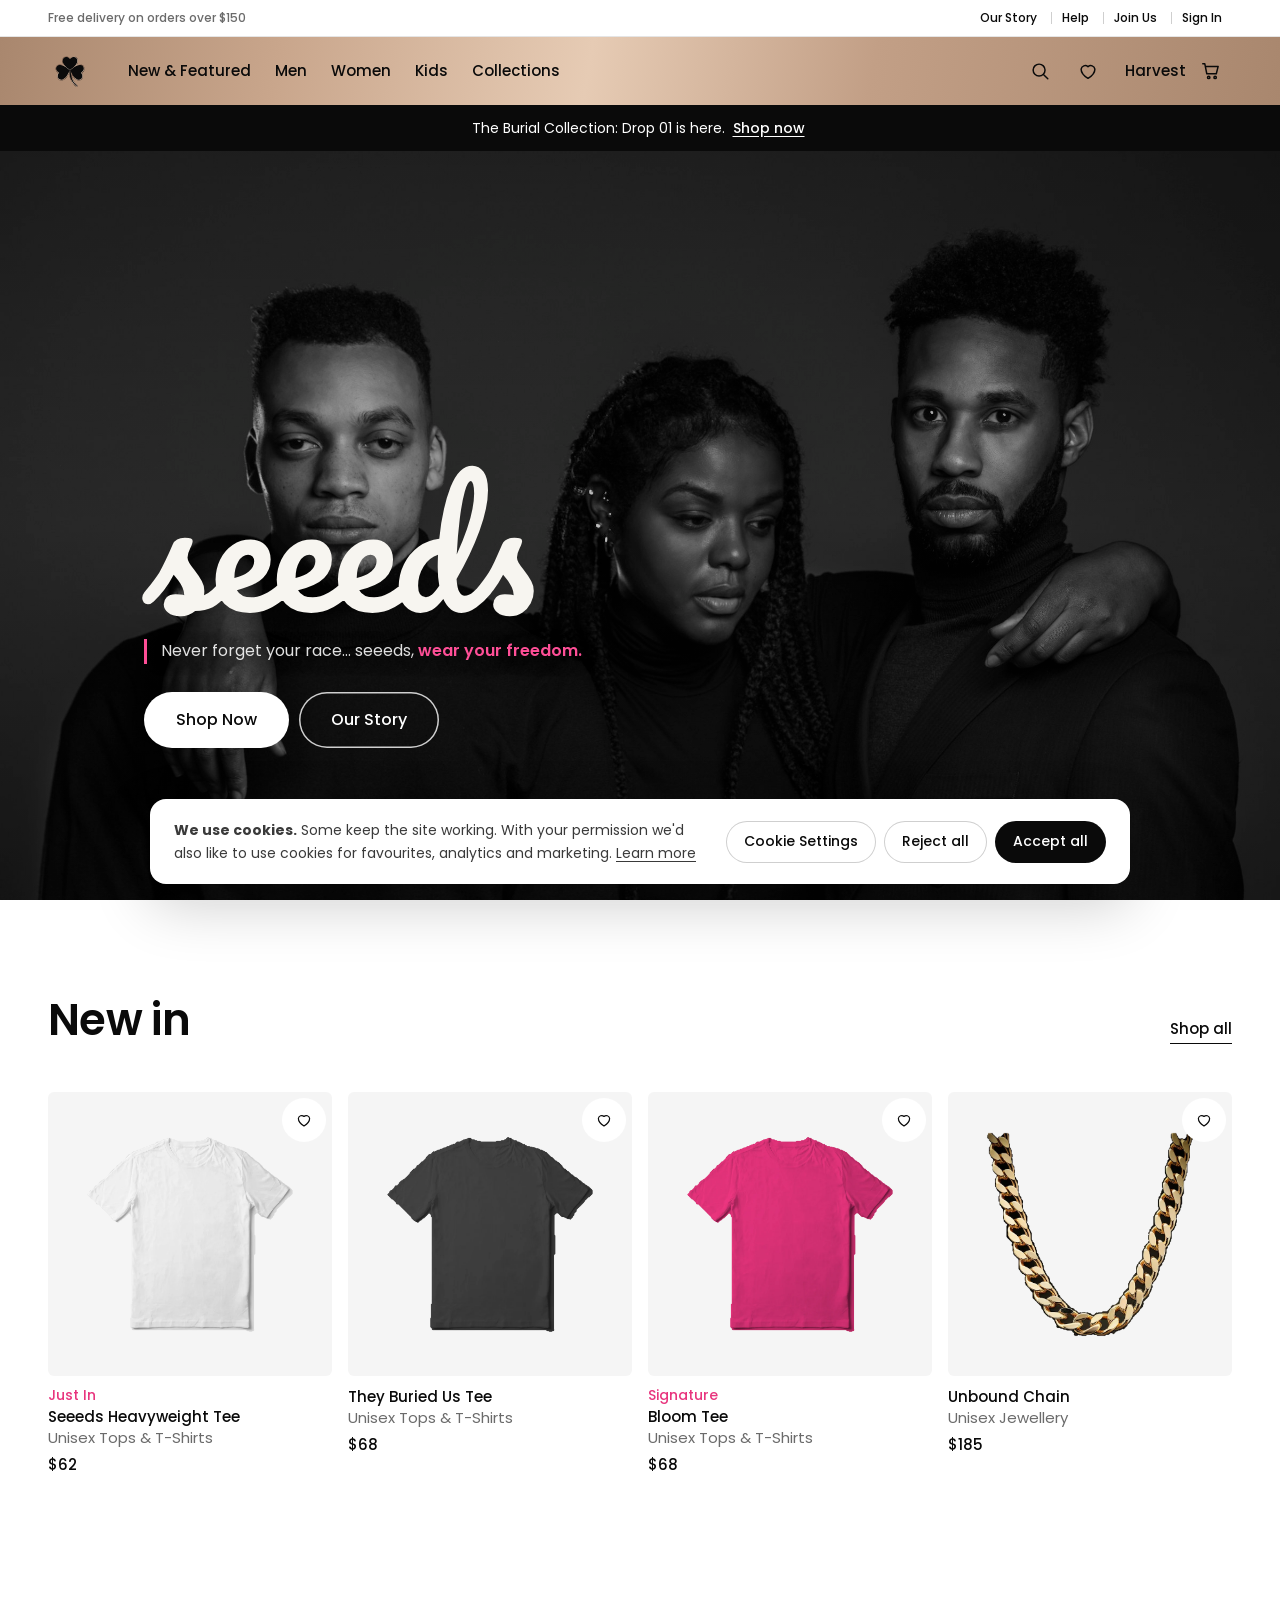
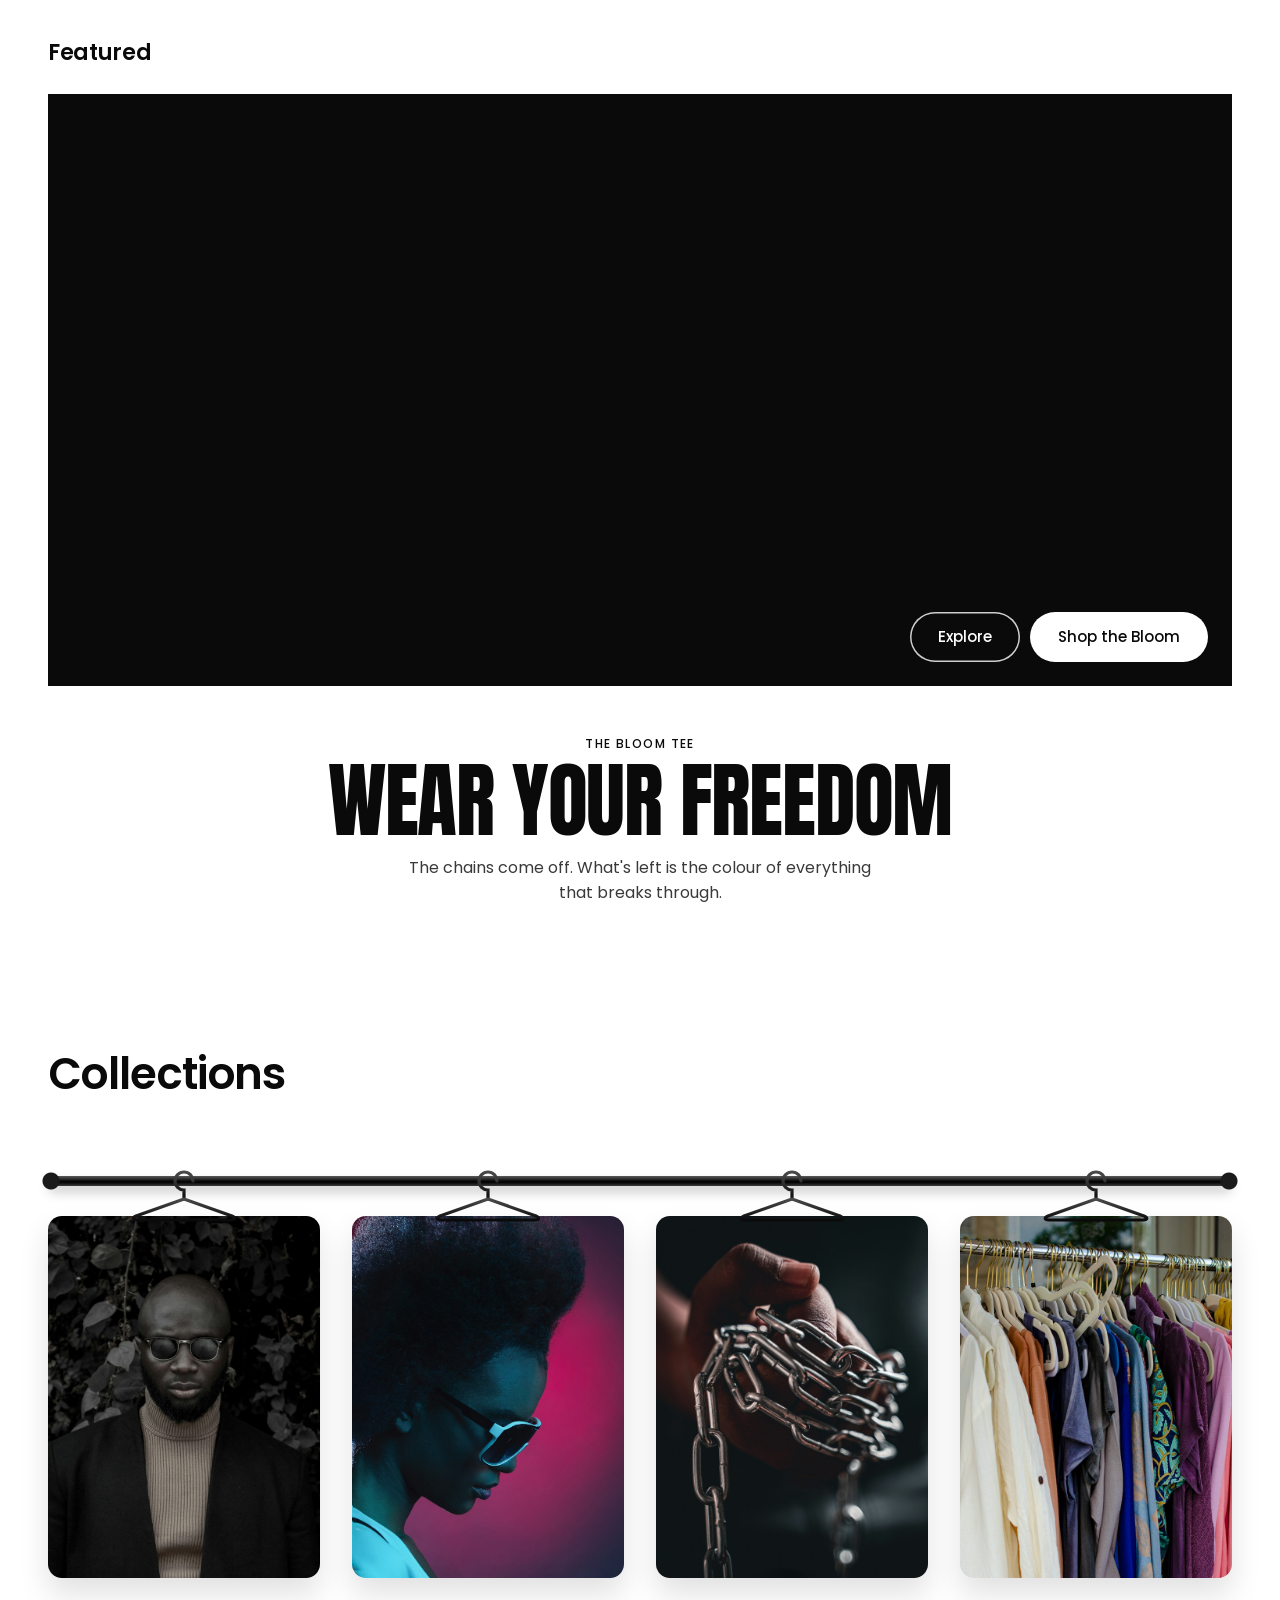
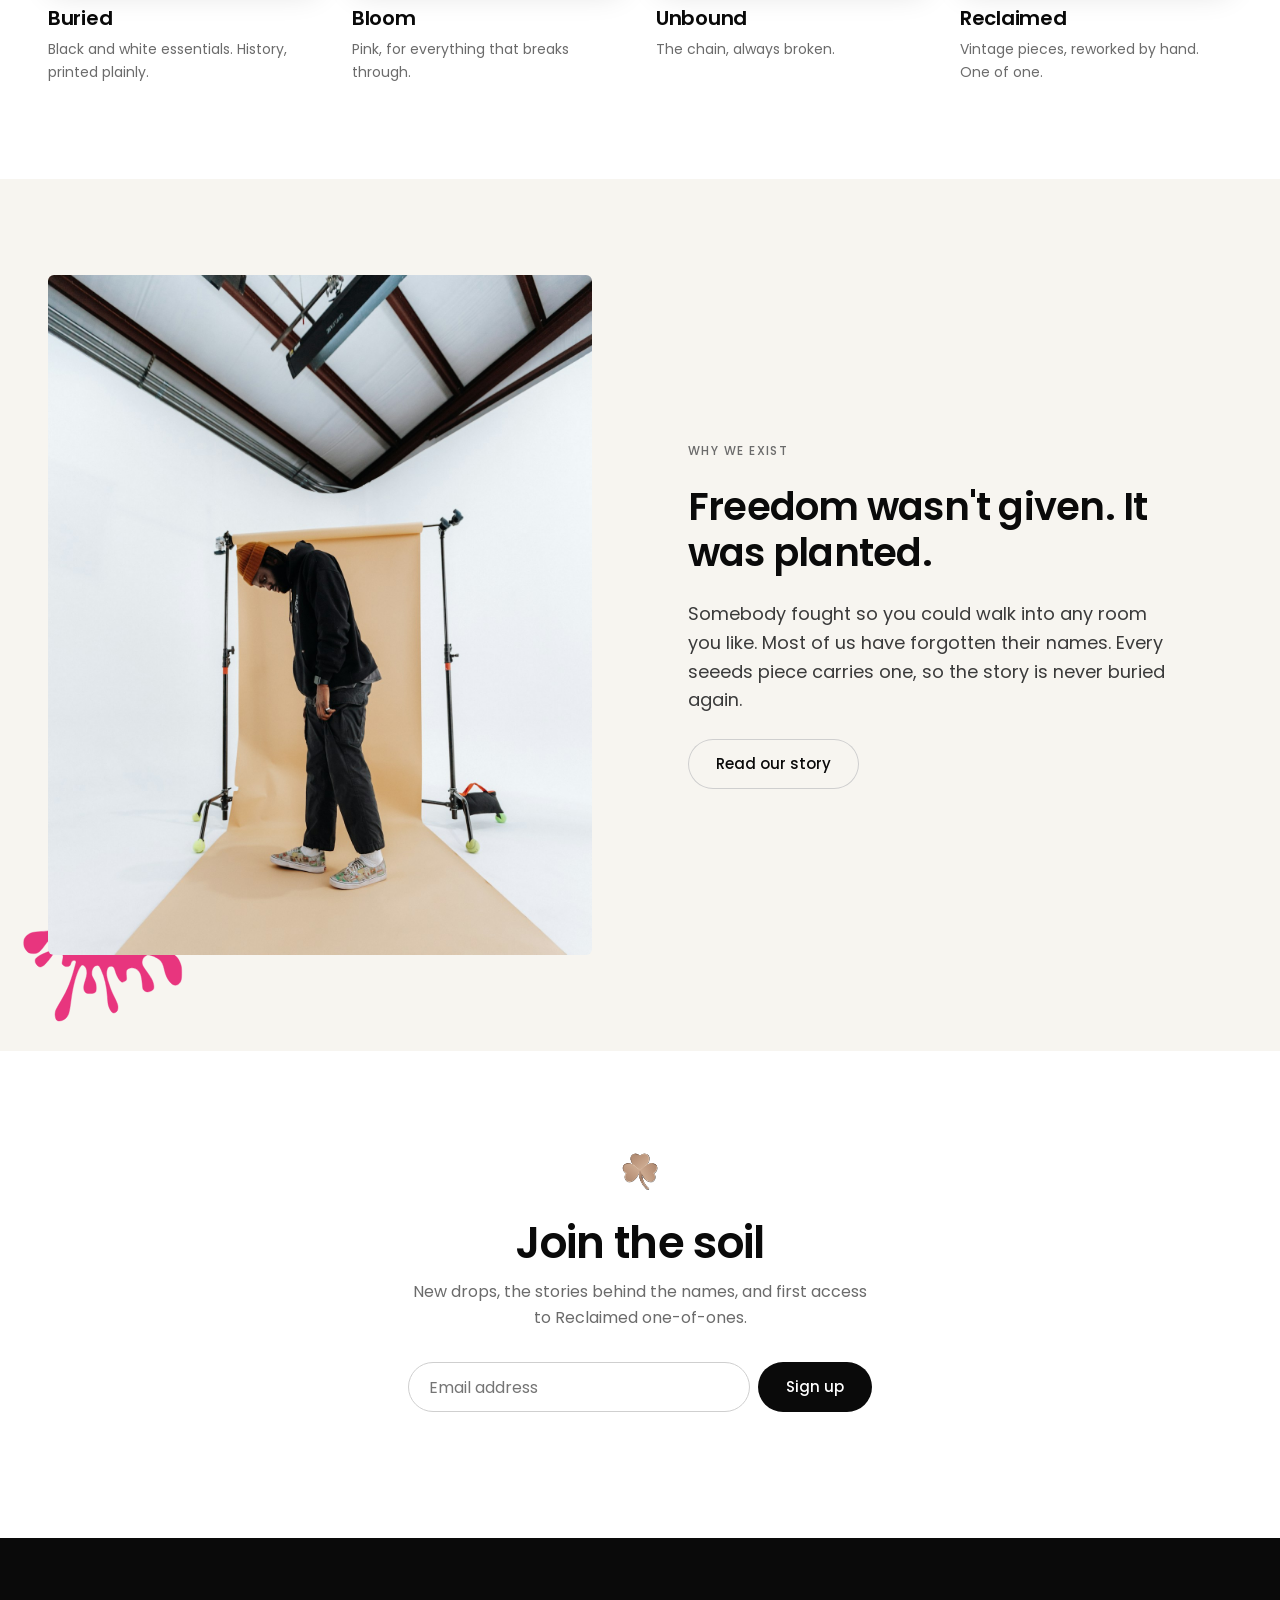
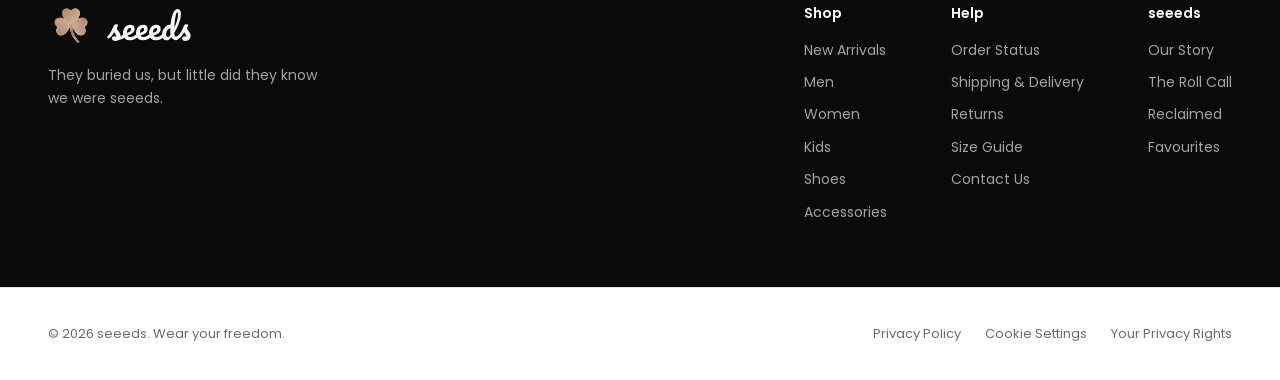
==== commit 02b46fab: "Mobile and tablet responsiveness pass - Fix privacy pages losing side padding on phones - Fix auth m" ====
--- a/index.html
+++ b/index.html
@@ -30,7 +30,7 @@
   <section class="section">
     <div class="wrap">
       <div class="head-row"><h2 class="h2">New in</h2><a class="link" href="shop.html?new=1">Shop all</a></div>
-      <div class="grid" id="featured"></div>
+      <div class="grid four" id="featured"></div>
     </div>
   </section>
 
--- a/css/seeeds.css
+++ b/css/seeeds.css
@@ -84,7 +84,8 @@
 .site-head { position: sticky; top: 0; z-index: 60; background: var(--gold); color: var(--ink); box-shadow: 0 1px 0 rgba(10,10,10,.08); }
 .site-head > .wrap { display: grid; grid-template-columns: 1fr auto; align-items: center; height: 68px; }
 .head-l { display: flex; align-items: center; gap: var(--s3); }
-.head-mark { width: 40px; height: 40px; flex: none; }
+.head-mark { width: 44px; height: 44px; flex: none; display: grid; place-items: center; }
+.head-mark img { width: 40px !important; height: 40px !important; }
 .head-mark img { width: 100%; height: 100%; }
 .main-nav { display: flex; height: 68px; }
 .nav-item > a { display: flex; align-items: center; height: 68px; padding: 0 12px; font-size: 15px; font-weight: 500; position: relative; }
@@ -116,7 +117,7 @@
 body.mega-open .scrim { opacity: 1; visibility: visible; }
 
 .promo { background: var(--ink); color: #fff; text-align: center; font-size: 14px; padding: 12px var(--gutter); }
-.promo a { font-weight: 500; text-decoration: underline; text-underline-offset: 3px; }
+.promo a { font-weight: 500; text-decoration: underline; text-underline-offset: 3px; display: inline-block; padding: 12px 4px; margin: -12px 0; }
 
 @media (max-width: 1100px) {
   .main-nav { display: none; }
@@ -126,7 +127,8 @@
 }
 @media (max-width: 600px) {
   .site-head > .wrap { height: 60px; }
-  .head-mark { width: 34px; height: 34px; }
+  .head-mark { width: 44px; height: 44px; }
+  .head-mark img { width: 34px !important; height: 34px !important; }
   .head-word img { height: 26px; }
   .head-r { gap: 0; }
 }
@@ -170,8 +172,8 @@
 .modal .x { position: absolute; top: 14px; right: 14px; }
 .field-in { width: 100%; height: 52px; border: 1px solid #CFCFCF; border-radius: 8px; padding: 0 16px; font-size: 15px; margin-bottom: 12px; background: #fff; }
 .field-in:focus { outline: none; border-color: var(--ink); }
-.modal .switch { text-align: center; margin-top: var(--s2); font-size: 14px; color: var(--muted); }
-.modal .switch button { text-decoration: underline; color: var(--ink); }
+.modal .auth-switch { text-align: center; margin-top: var(--s2); font-size: 14px; color: var(--muted); }
+.modal .auth-switch button { text-decoration: underline; color: var(--ink); min-height: 44px; padding: 0 4px; }
 .modal .note { font-size: 13px; margin-top: 10px; min-height: 1.2em; color: var(--pink); }
 
 /* ---------- hero: Nike-style full-bleed photo ---------- */
@@ -185,8 +187,12 @@
 .hero-title .pink, .hero-text .pink { color: #FF4F97; }
 .hero-sub { margin: 14px 0 0; font-family: "Pacifico", cursive; font-weight: 400; font-size: clamp(20px, 1.9vw, 30px); line-height: 1.35; color: rgba(255,255,255,.95); }
 .hero-shift { grid-column: 1; justify-self: start; display: flex; flex-direction: column; margin-left: 96px; margin-top: clamp(90px, 17vh, 180px); text-shadow: 0 2px 18px rgba(0,0,0,.55); }
+@media (max-width: 1000px) {
+  .hero > .wrap { grid-template-columns: 1fr; align-content: center; gap: var(--s3); }
+  .hero-shift { margin-left: 0; }
+}
 @media (max-width: 760px) {
-  .hero > .wrap { grid-template-columns: 1fr; align-content: center; gap: var(--s3); }
+  .hero > .wrap { grid-template-columns: 1fr; align-content: end; gap: var(--s3); padding-bottom: 40px; }
   .hero-left, .hero-shift { justify-self: start; }
   .hero-shift { margin-top: 0; margin-left: 0; }
 }
@@ -199,9 +205,12 @@
 .btn.outline-w { background: transparent; color: #fff; box-shadow: inset 0 0 0 1.5px rgba(255,255,255,.8); }
 .btn.outline-w:hover { background: #fff; color: var(--ink); }
 @media (max-width: 760px) {
-  .hero { height: min(680px, calc(100svh - var(--head-h, 150px) + 40px)); min-height: 560px; max-height: none; }
-  .hero-img { object-position: 50% 20%; }
-  .hero::after { background: rgba(0,0,0,.45); }
+  .hero { height: calc(100svh - var(--head-h, 150px)); min-height: 520px; max-height: 760px; }
+  .hero-img { object-position: 46% 12%; }
+  .hero::after { background: linear-gradient(0deg, rgba(0,0,0,.82) 0%, rgba(0,0,0,.55) 42%, rgba(0,0,0,.1) 75%); }
+  .hero-word { height: 96px; }
+  .hero-shift .btn { min-height: 52px; padding: 0 24px; font-size: 15px; flex: 1; }
+  .hero .actions { width: 100%; }
 }
 
 /* ---------- ad / campaign video (Nike-style feature block) ---------- */
@@ -225,14 +234,14 @@
 /* ---------- product cards ---------- */
 .grid { display: grid; grid-template-columns: repeat(4, 1fr); gap: var(--s5) var(--s2); }
 .grid.three { grid-template-columns: repeat(3, 1fr); }
-@media (max-width: 1000px) { .grid, .grid.three { grid-template-columns: repeat(3, 1fr); } }
+@media (max-width: 1000px) { .grid, .grid.three { grid-template-columns: repeat(3, 1fr); } .grid.four { grid-template-columns: repeat(2, 1fr); } }
 @media (max-width: 760px) { .grid, .grid.three { grid-template-columns: repeat(2, 1fr); gap: var(--s4) 10px; } }
 .card { position: relative; display: flex; flex-direction: column; gap: 10px; }
 .card .media { position: relative; display: grid; place-items: center; aspect-ratio: 1; background: var(--panel); border-radius: var(--radius); overflow: hidden; }
 .card .media img { width: 78%; height: 78%; object-fit: contain; transition: transform .5s ease; }
 .card:hover .media img { transform: scale(1.04); }
 .card .badge { position: absolute; top: 12px; left: 12px; }
-.fav { position: absolute; top: 8px; right: 8px; z-index: 2; width: 38px; height: 38px; border-radius: 50%; background: #fff; display: grid; place-items: center; }
+.fav { position: absolute; top: 6px; right: 6px; z-index: 2; width: 44px; height: 44px; border-radius: 50%; background: #fff; display: grid; place-items: center; }
 .fav .ico { width: 18px; height: 18px; }
 .fav[aria-pressed="true"] .ico { fill: var(--pink); stroke: var(--pink); }
 .badge { display: inline-block; font-size: 12px; font-weight: 500; padding: 5px 10px; border-radius: 999px; background: #fff; color: var(--ink); }
@@ -287,7 +296,7 @@
 .signup input { flex: 1; min-width: 0; height: 50px; border: 1px solid #CFCFCF; border-radius: 999px; padding: 0 20px; background: #fff; }
 .signup input:focus { outline: none; border-color: var(--ink); }
 .signup .note { font-size: 13px; margin-top: 12px; min-height: 1.4em; }
-@media (max-width: 520px) { .signup form { flex-direction: column; } }
+@media (max-width: 520px) { .signup form { flex-direction: column; } .signup input { flex: none; width: 100%; } .signup .btn { width: 100%; } }
 
 /* ---------- footer: black top, white bottom ---------- */
 .foot-top { background: var(--ink); color: #fff; padding: var(--s6) 0; }
@@ -302,14 +311,15 @@
 .foot-links a:hover { color: #fff; }
 .foot-bottom { background: #fff; border-top: 1px solid var(--line); }
 .foot-bottom .wrap { display: flex; justify-content: space-between; align-items: center; gap: var(--s2); flex-wrap: wrap; padding-top: var(--s3); padding-bottom: var(--s3); font-size: 13px; color: var(--muted); }
-.foot-bottom nav { display: flex; gap: var(--s3); }
+.foot-bottom nav { display: flex; gap: 4px var(--s3); flex-wrap: wrap; }
+.foot-bottom nav a, .foot-bottom nav button { white-space: nowrap; min-height: 44px; display: inline-flex; align-items: center; }
 .foot-bottom a:hover { color: var(--ink); }
 
 /* ---------- shop (PLP) ---------- */
 .plp-head { display: flex; justify-content: space-between; align-items: flex-end; gap: var(--s2); padding: var(--s4) 0 var(--s3); flex-wrap: wrap; }
 .plp-head h1 { font-size: clamp(24px, 2.4vw, 32px); }
 .plp-head .tools { display: flex; align-items: center; gap: var(--s3); font-size: 15px; font-weight: 500; }
-.plp-head .tools > button { display: inline-flex; align-items: center; gap: 8px; }
+.plp-head .tools > button, .plp-head .tools .dd-btn { display: inline-flex; align-items: center; gap: 8px; min-height: 44px; }
 .crumbs { font-size: 13px; color: var(--muted); padding-top: var(--s3); }
 .crumbs a:hover { color: var(--ink); }
 .plp { display: grid; grid-template-columns: 240px 1fr; gap: var(--s5); padding-bottom: var(--s7); }
@@ -395,10 +405,10 @@
 .line-item h3 { font-family: var(--font); font-size: 16px; font-weight: 500; letter-spacing: 0; }
 .line-item .sub { font-size: 14px; color: var(--muted); margin-top: 4px; }
 .qty { display: inline-flex; align-items: center; border: 1px solid var(--line); border-radius: 999px; margin-top: 14px; }
-.qty button { width: 36px; height: 36px; font-size: 16px; }
+.qty button { width: 44px; height: 44px; font-size: 18px; }
 .qty span { min-width: 20px; text-align: center; font-size: 14px; }
 .line-item .end { text-align: right; display: flex; flex-direction: column; align-items: flex-end; gap: 12px; }
-.remove { font-size: 13px; color: var(--muted); text-decoration: underline; text-underline-offset: 3px; }
+.remove { font-size: 13px; color: var(--muted); text-decoration: underline; text-underline-offset: 3px; min-height: 44px; padding: 0 2px; }
 .remove:hover { color: var(--pink); }
 .summary { position: sticky; top: 100px; background: var(--bone); padding: var(--s4); border-radius: 12px; }
 .summary h2 { font-size: 22px; margin-bottom: var(--s3); }
@@ -443,7 +453,7 @@
 .roll-row h3 { font-size: 18px; }
 .roll-row .place { font-size: 13px; color: var(--muted); margin-top: 2px; }
 .roll-row p { margin: 0; color: #3A3A3A; font-size: 15px; }
-.roll-row .wear { font-size: 13px; white-space: nowrap; }
+.roll-row .wear { font-size: 13px; white-space: nowrap; justify-self: start; align-self: center; display: inline-flex; align-items: center; min-height: 44px; border-bottom: 0; text-decoration: underline; text-underline-offset: 4px; }
 @media (max-width: 860px) { .roll-row { grid-template-columns: 64px 1fr; gap: 6px var(--s2); } .roll-row p, .roll-row .wear { grid-column: 2; } }
 .hero-shift .btn { text-shadow: none; }
 .hero-shift .btn { min-height: 56px; padding: 0 32px; font-size: 16px; }
@@ -451,7 +461,7 @@
 /* ---------- legal pages ---------- */
 .legal-head { padding: var(--s6) 0 var(--s4); border-bottom: 1px solid var(--line); }
 .legal-head .muted { margin-top: 10px; font-size: 14px; }
-.legal { display: grid; grid-template-columns: 240px minmax(0, 720px); gap: var(--s6); padding: var(--s5) 0 var(--s7); }
+.legal { display: grid; grid-template-columns: 240px minmax(0, 720px); gap: var(--s6); padding-top: var(--s5); padding-bottom: var(--s7); }
 .legal-toc { position: sticky; top: 100px; align-self: start; font-size: 14px; }
 .legal-toc h2 { font-size: 13px; text-transform: uppercase; letter-spacing: .1em; color: var(--muted); margin-bottom: 12px; }
 .legal-toc ol { list-style: none; margin: 0; padding: 0; display: grid; gap: 8px; }
@@ -533,3 +543,65 @@
 .z-level { min-width: 52px; text-align: center; font-size: 13px; font-weight: 500; }
 .z-tip { position: absolute; left: 0; right: 0; bottom: 8px; margin: 0; text-align: center; font-size: 12px; color: var(--muted); }
 .ad-cta { position: absolute; right: 24px; bottom: 24px; display: flex; gap: 10px; }
+
+/* ---------- mobile polish (v12) ---------- */
+html, body { overflow-x: clip; }
+img, video { max-width: 100%; }
+.side .apply { display: none; }
+@media (max-width: 900px) {
+  .side { padding-bottom: 96px; }
+  .side .apply { display: block; position: fixed; left: 0; right: 0; bottom: 0; padding: 14px var(--gutter) calc(14px + env(safe-area-inset-bottom)); background: #fff; border-top: 1px solid var(--line); }
+  .side .apply .btn { width: 100%; }
+  .side .cats a, .check { min-height: 40px; display: flex; align-items: center; }
+}
+@media (max-width: 760px) {
+  .section { padding: 56px 0; }
+  .head-row { margin-bottom: var(--s4); }
+  .card .meta { font-size: 14px; }
+  .card .meta h3 { font-size: 14px; }
+  .card .meta .sub { font-size: 13px; }
+  .plp-head { gap: 4px var(--s2); }
+  .plp-head .tools { width: 100%; justify-content: space-between; gap: var(--s2); }
+  .plp-head .tools .dd-menu { right: 0; left: auto; }
+  .foot-top { padding: var(--s5) 0; }
+  .foot-links { gap: var(--s4) var(--s5); }
+  .foot-links ul a { display: inline-block; padding: 6px 0; }
+  .foot-links ul { gap: 2px; }
+  .foot-bottom .wrap { flex-direction: column; align-items: flex-start; gap: 4px; }
+  .ad-copy { padding-top: var(--s4); }
+  .pdp { padding-bottom: var(--s6); }
+  .buy h1 { font-size: 26px; }
+  .sizes { grid-template-columns: repeat(3, 1fr); }
+  .toast { top: auto; bottom: 16px; }
+  .legal-head { padding: var(--s5) 0 var(--s3); }
+  .legal { padding-top: var(--s4); }
+  .legal-toc { display: none; }
+  .req { padding: var(--s3); }
+  .story-hero { min-height: 62vh; }
+  .split { gap: var(--s4); }
+  .summary { padding: var(--s3); }
+  .modal .box { padding: var(--s4) var(--s3) var(--s3); border-radius: 16px; max-height: calc(100vh - 32px); overflow-y: auto; }
+  .cookie-in { padding: 16px; gap: 12px; }
+  .cookie-actions { display: grid; grid-template-columns: 1fr 1fr; }
+  .cookie-actions .btn { white-space: nowrap; padding: 0 10px; }
+  .cookie-actions [data-ck=accept] { grid-column: 1 / -1; order: -1; }
+  .ck-foot .btn { flex: 1 1 100%; }
+  .search .bar { height: 72px; }
+  .drawer summary, .drawer .plain { font-size: 22px; }
+}
+@media (max-width: 360px) {
+  :root { --gutter: 14px; }
+  .grid, .grid.three, .grid.four { gap: var(--s4) 8px; }
+  .hero-word { height: 84px; }
+  .hero-shift .btn { padding: 0 16px; }
+}
+@media (max-width: 900px) {
+  .head-row .link, .field-head a { display: inline-flex; align-items: center; min-height: 44px; }
+  .line-item h3 a { display: inline-block; padding: 8px 0; margin: -8px 0; }
+  .switch::before { content: ""; position: absolute; inset: -10px -6px; }
+}
+@media (max-width: 760px) {
+  .promo { font-size: 13px; padding: 10px var(--gutter); }
+  .split .media .splash { width: 30%; bottom: -5%; left: -3%; }
+  .split .copy { position: relative; z-index: 2; }
+}
